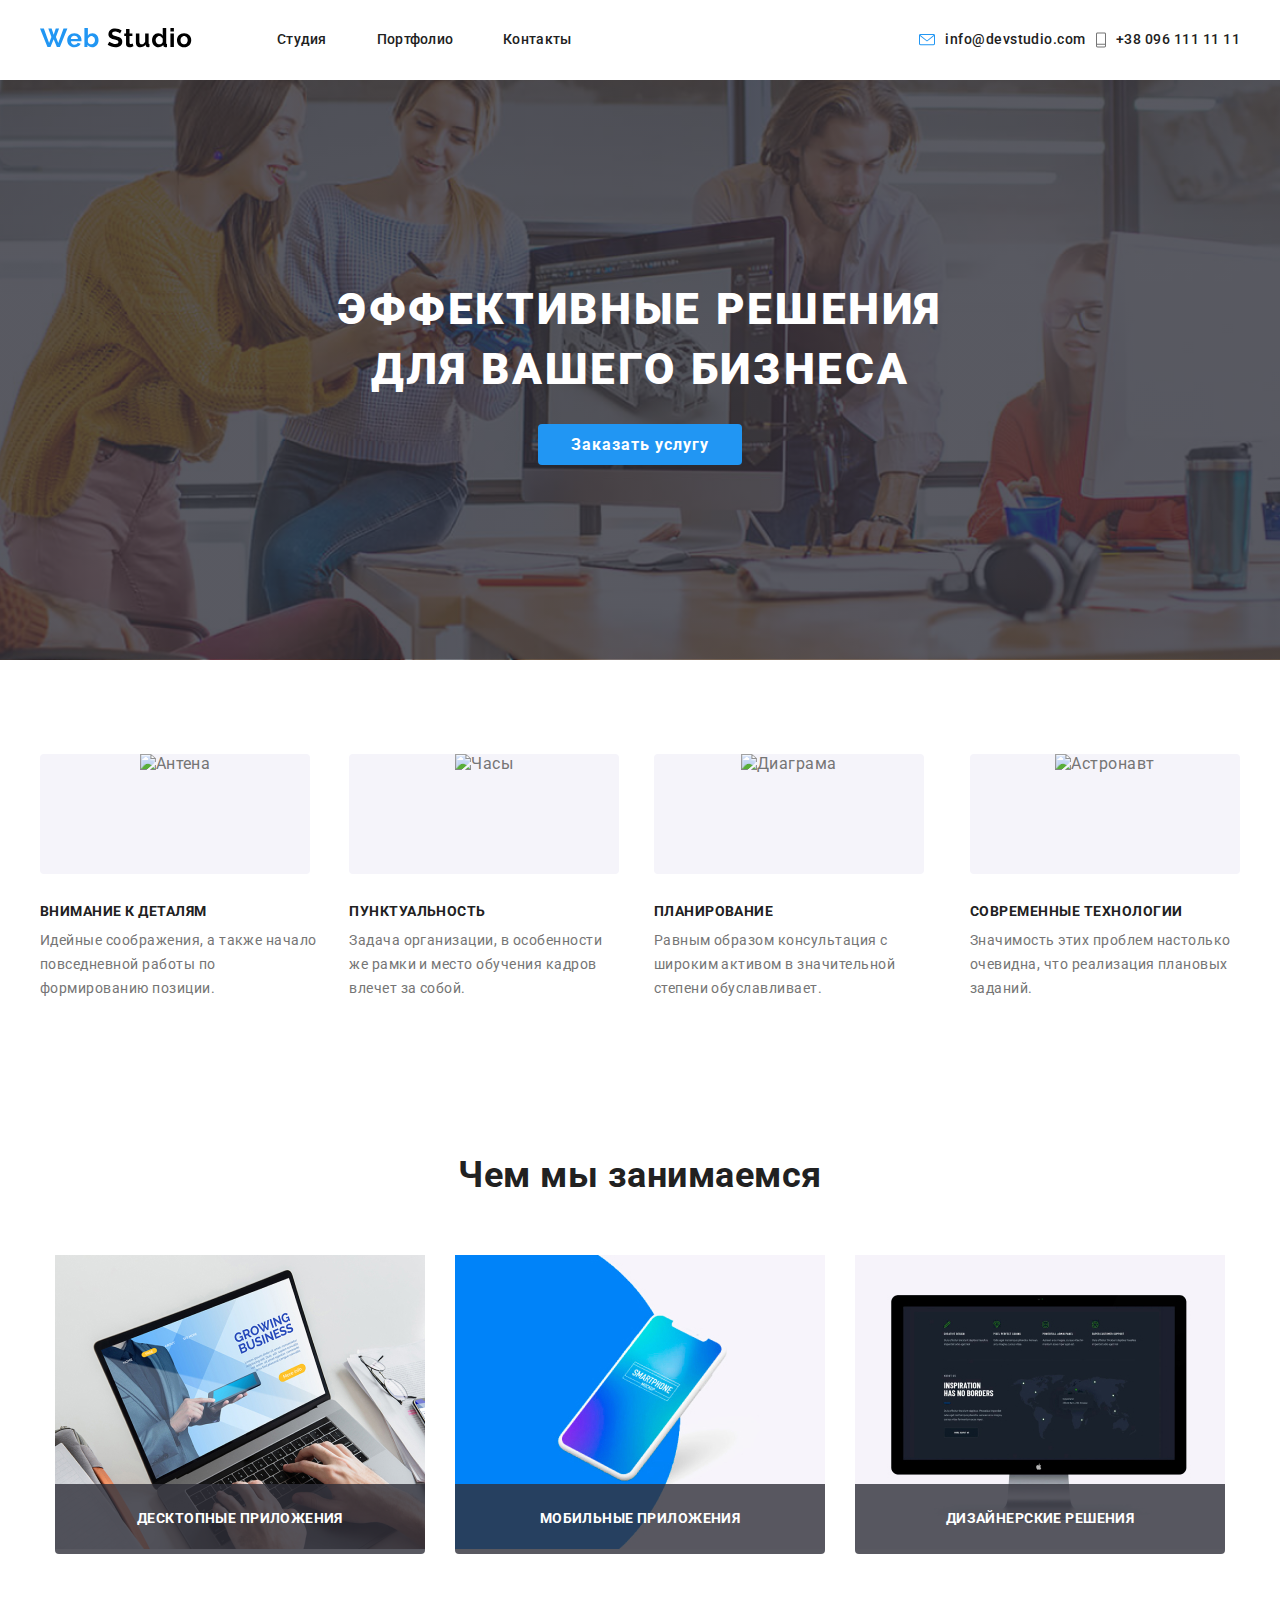
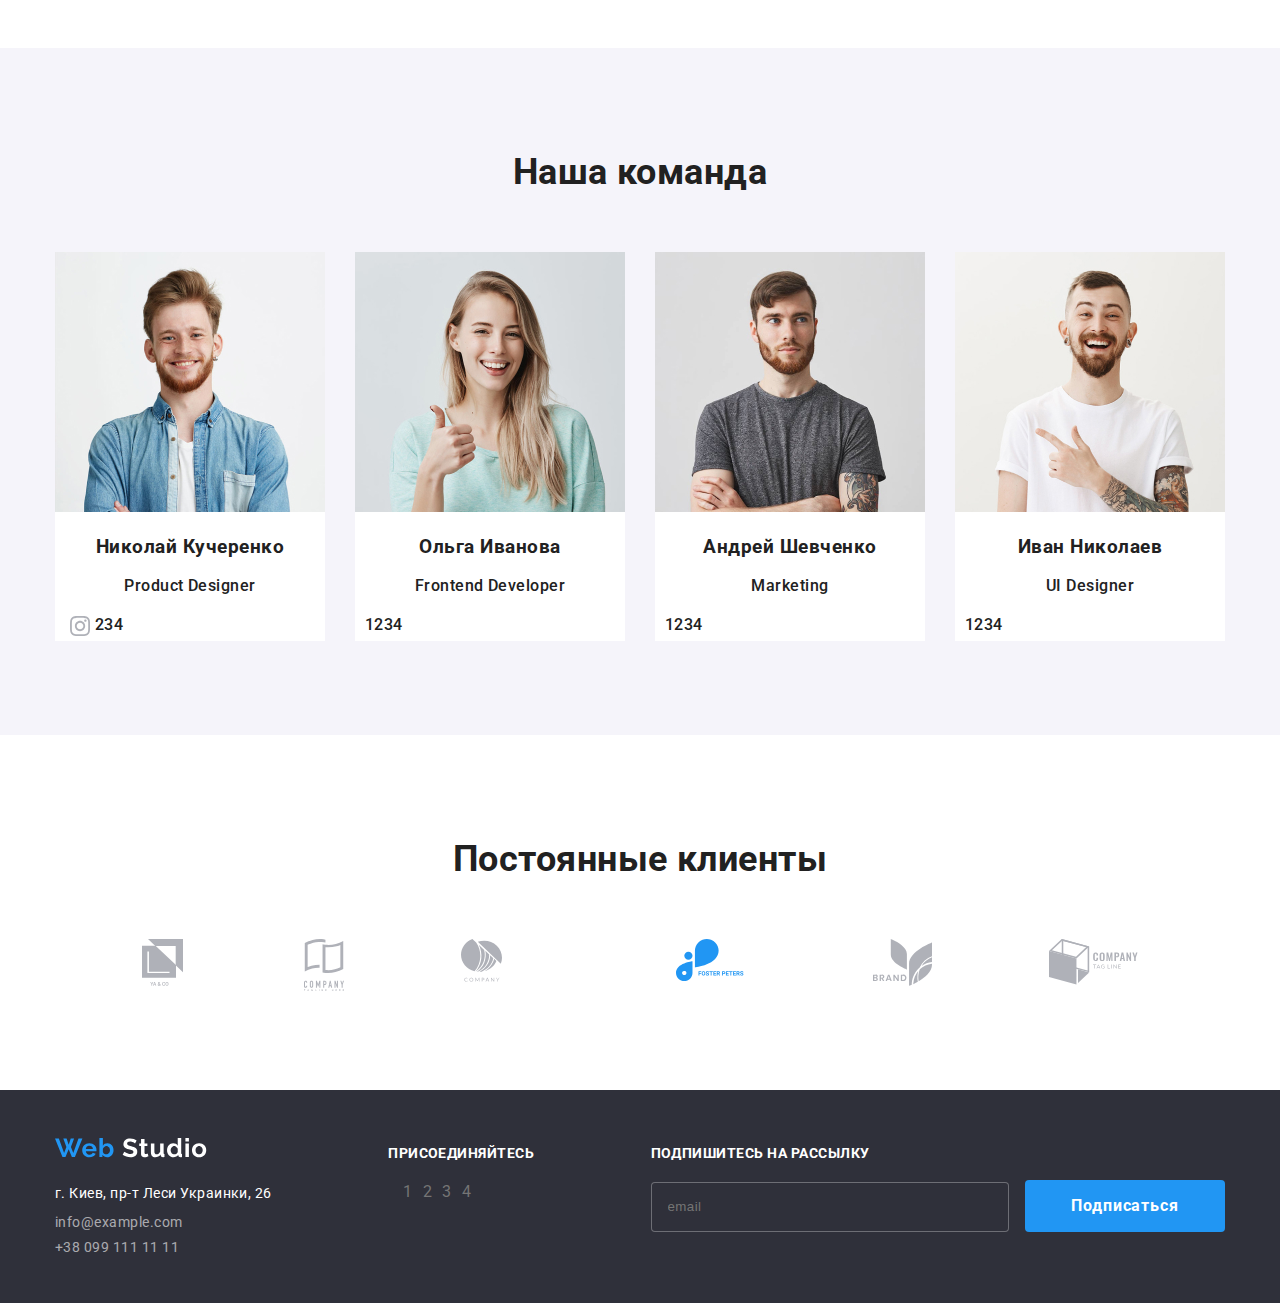
==== index.html @ 3308c46c "выравнивает блоки" ====
<!DOCTYPE html>
<html lang="ru">

<head>
  <meta charset="UTF-8" />
  <meta name="format-detection" content="telephone=no" />
  <meta name="viewport" content="width=device-width, initial-scale=1.0" />
  <!-- <meta name="viewport" content="width=device-width, initial-scale=1.0, maximum-scale=1.0, user-scalable=no, shrink-to-fit=no"> -->
  <meta http-equiv="X-UA-Compatible" content="ie=edge" />
  <link href="https://fonts.googleapis.com/css2?family=Raleway:wght@700&family=Roboto:wght@400;500;700&display=swap"
    rel="stylesheet" />
  <!-- <link rel="stylesheet"
        href="https://cdnjs.cloudflare.com/ajax/libs/modern-normalize/0.6.0/modern-normalize.min.css" /> -->
  <link rel="stylesheet" href="./css/styles.css" />
  <title>Home</title>
</head>

<body>
  <!-- Шапка -->
  <header class="header">
    <div class="container">
      <nav class="navigation">
        <div class="navigation__logo">
          <img src="./img/web-studio.svg" alt="Web Studio" />
        </div>
        <ul class="navigation__list">
          <li class="navigation__item">
            <a href="./index.html" class="navigation__link current">
              Студия
            </a>
          </li>
          <li class="navigation__item">
            <a href="./portfolio.html" class="navigation__link">
              Портфолио
            </a>
          </li>
          <li class="navigation__item">
            <a href="" class="navigation__link">
              Контакты
            </a>
          </li>
        </ul>
        <ul class="contacts-nav">
          <li class="contacts-nav__item">
            <a href="mailto:info@devstudio.com" class="contacts-nav__link">
              <img src="./img/envelope.svg" alt="" class="contacts-nav__image" />
              <span>info@devstudio.com</span>
            </a>
          </li>
          <li class="contacts-nav__item">
            <a href="tel:380961111111" class="contacts-nav__link">
              <img src="./img/phone.svg" alt="" class="contacts-nav__image" />
              <span>+38 096 111 11 11</span>
            </a>
          </li>
        </ul>
      </nav>
    </div>
  </header>
  <main class="layout">
    <section class="layout-section">
      <div class="layout block">
        <h1 class="layout-section__tittle">
          Эффективные решения для вашего бизнеса
        </h1>
        <a href="" class="button primary">Заказать услугу</a>
      </div>

    </section>
    <!-- Особенности -->
    <section class="section">
      <div class="container">
        <!-- <h2 class="section-tittle invisible">Особенности</h2> -->
        <ul class="container-list">
          <li class="container-list__item">
            <div class="container-list__image">
              <img src="./img/features/antenna.svg" alt="Антена" />
            </div>
            <p class="container-list__tittle">Внимание к деталям</p>
            <p class="container-list__text">
              Идейные соображения, а также начало повседневной работы по
              формированию позиции.
            </p>
          </li>
          <li class="container-list__item">
            <div class="container-list__image">
              <img src="./img/features/clock.svg" alt="Часы" />
            </div>
            <p class="container-list__tittle">Пунктуальность</p>
            <p class="container-list__text">
              Задача организации, в особенности же рамки и место обучения
              кадров влечет за собой.
            </p>
          </li>
          <li class="container-list__item">
            <div class="container-list__image">
              <img src="./img/features/diagram.svg" alt="Диаграма" />
            </div>
            <p class="container-list__tittle">Планирование</p>
            <p class="container-list__text">
              Равным образом консультация с широким активом в значительной
              степени обуславливает.
            </p>
          </li>
          <li class="container-list__item">
            <div class="container-list__image">
              <img src="./img/features/astronaut.svg" alt="Астронавт" />
            </div>
            <p class="container-list__tittle">Современные технологии</p>
            <p class="container-list__text">
              Значимость этих проблем настолько очевидна, что реализация
              плановых заданий.
            </p>
          </li>
        </ul>
      </div>
    </section>

    <!--Чем мы занимаемся-->
    <section class="section">
      <div class="container-block">
        <h2 class="container-block__tittle">Чем мы занимаемся</h2>
        <ul class="container-block__list">
          <li class="container-block__item">
            <img src="./img/duties/desktop.jpg" alt="Десктопные приложения" width="370" />
            <h3 class="container-block__item-tittle">
              Десктопные приложения
            </h3>
          </li>
          <li class="container-block__item">
            <img src="./img/duties/mobile-phone.jpg" alt="Мобильный" width="370" />
            <h3 class="container-block__item-tittle">
              Мобильные приложения
            </h3>
          </li>
          <li class="container-block__item">
            <img src="./img/duties/design.jpg" alt="Дизайн" width="370" />
            <h3 class="container-block__item-tittle">
              Дизайнерские решения
            </h3>
          </li>
        </ul>
      </div>
    </section>

    <!--Наша команда-->
    <section class="section__part">
      <div class="container-block">
        <h2 class="container-block__tittle">Наша команда</h2>
        <ul class="container-block__list">
          <li class="container-block__item-card">
            <div>
              <img src="./img/team/kucherenko.jpg" alt="Кучеренко" />
            </div>
            <div>
              <h3 class="container-block__list-tittle">Николай Кучеренко</h3>
              <p class="container-block__list-desc">Product Designer</p>
              <ul class="socials">
                <li class="socials__item">
                  <a href aria-label="Instagram" class="socials__link"></a>
                  <svg class="socials__icon" width="20" height="20">
                    <use xlink:href="./img/social/sprite.svg#icon-instagram"></use>
                  </svg>
                  <!-- <a href="" class="team-social">Instagram</a> -->
                </li>
                <li>
                  2
                  <!-- <a href="" class="team-social">Twitter</a> -->
                </li>
                <li>
                  3
                  <!-- <a href="" class="team-social">Facebook</a> -->
                </li>
                <li>
                  4
                  <!-- <a href="" class="team-social">Linkedin</a> -->
                </li>
              </ul>
            </div>

          </li>
          <li class="container-block__item-card">
            <div>
              <img src="./img/team/ivanova.jpg" alt="Иванова" />
            </div>
            <h3 class="container-block__list-tittle">Ольга Иванова</h3>
            <p class="container-block__list-desc">Frontend Developer</p>
            <ul class="socials">
              <li>
                1
                <!-- <a href="" class="team-social">Instagram</a> -->
              </li>
              <li>
                2
                <!-- <a href="" class="team-social">Twitter</a> -->
              </li>
              <li>
                3
                <!-- <a href="" class="team-social">Facebook</a> -->
              </li>
              <li>
                4
                <!-- <a href="" class="team-social">Linkedin</a> -->
              </li>
            </ul>
          </li>
          <li class="container-block__item-card">
            <div>
              <img src="./img/team/shevchenko.jpg" alt="Шевченко" width="270" height="260" />
            </div>
            <h3 class="container-block__list-tittle">Андрей Шевченко</h3>
            <p class="container-block__list-desc">Marketing</p>
            <ul class="socials">
              <li>
                1
                <!-- <a href="" class="team-social">Instagram</a> -->
              </li>
              <li>
                2
                <!-- <a href="" class="team-social">Twitter</a> -->
              </li>
              <li>
                3
                <!-- <a href="" class="team-social">Facebook</a> -->
              </li>
              <li>
                4
                <!-- <a href="" class="team-social">Linkedin</a> -->
              </li>
            </ul>
          </li>
          <li class="container-block__item-card">
            <div>
              <img src="./img/team/nikolaev.jpg" alt="Николаев" width="270" height="260" />
            </div>
            <h3 class="container-block__list-tittle">Иван Николаев</h3>
            <p class="container-block__list-desc">UI Designer</p>
            <ul class="socials">
              <li>
                1
              </li>
              <li>
                2
                <!-- <a href="" class="team-social">Twitter</a> -->
              </li>
              <li>
                3
                <!-- <a href="" class="team-social">Facebook</a> -->
              </li>
              <li>
                4
                <!-- <a href="" class="team-social">Linkedin</a> -->
              </li>
            </ul>
          </li>
        </ul>
      </div>
    </section>
    <!--Постоянные клиенты-->
    <section class="section">
      <div class="container-block">
        <h2 class="container-block__tittle">Постоянные клиенты</h2>
        <ul class="container-block__list">
          <li class="container-block__item">
            <a href="">
              <img src="./img/logo/logo-1.svg" alt="Лого 1" />
            </a>
          </li>
          <li class="container-block__item">
            <a href="">
              <img src="./img/logo/logo-2.svg" alt="Лого 2" />
            </a>
          </li>
          <li class="container-block__item">
            <a href="">
              <img src="./img/logo/logo-3.svg" alt="Лого 3" />
            </a>
          </li>
          <li class="container-block__item">
            <a href="">
              <img src="./img/logo/logo-4.svg" alt="Лого 4" />
            </a>
          </li>
          <li class="container-block__item">
            <a href="">
              <img src="./img/logo/logo-5.svg" alt="Лого 5" />
            </a>
          </li>
          <li class="container-block__item">
            <a href="">
              <img src="./img/logo/logo-6.svg" alt="Лого 6" />
            </a>
          </li>
        </ul>
      </div>
    </section>
  </main>
  <!--Футер-->
  <footer class="footer">
    <div class="container-footer">
      <ul class="footer-list">
        <li class="footer-list__item">
          <div class="footer__logo">
            <img src="./img/web-studio-white.svg" alt="Web Studio" />
          </div>
          <address class="footer-list__text">
            г. Киев, пр-т Леси Украинки, 26
          </address>
          <a href="info@example.com" class="container-block__list-link">
            <span>info@example.com</span>
          </a>
          <a href="tel:380961111111" class="container-block__list-link">
            <span>+38 099 111 11 11</span>
          </a>
        </li>
      </ul>
      <div class="footer-form">
        <b class="footer-form__text">Присоединяйтесь</b>
        <ul class="socials">
          <li class="socials__item">
            1
            <!-- <a href="" class="link">Instagram</a> -->
          </li>
          <li class="socials__item">
            2
            <!-- <a href="" class="link">Twitter</a> -->
          </li>
          <li class="socials__item">
            3
            <!-- <a href="" class="link">Facebook</a> -->
          </li>
          <li class="socials__item">
            4
            <!-- <a href="" class="link">Linkedin</a> -->
          </li>
        </ul>
      </div>

      <div class="mail-send">
        <b class="mail-send__text-bold">Подпишитесь на рассылку</b>
        <form action="/" class="mail-send__form"></form>
        <div class="mail-send__item">
          <input type="email" name="subscribe-email-footer" class="mail-send__input" placeholder="email" />
          <button class="button primary">Подписаться</button>
        </div>
      </div>
    </div>
  </footer>
</body>

</html>
---- css/styles.css ----
html {
  box-sizing: border-box;
}

*,
*::before,
*::after {
  box-sizing: inherit;
}

:root {
  --primary-text-color: #757575;
  --tittle-text-color: #212121;
  --accent-color: #2196f3;
}

.header {
  background-color: #ffffff;
  margin-left: auto;
  margin-right: auto;
  padding-left: 15px;
  padding-right: 15px;
  width: 1200px;
  box-sizing: content-box;
}

.container {
  margin-left: auto;
  margin-right: auto;
  padding-left: 15px;
  padding-right: 15px;

  padding-top: 94px;
  width: 1200px;

  /* outline: 2px solid turquoise; */
}

img {
  max-width: 100%;
  height: auto;
}

body {
  font-family: Roboto, sans-serif;
  letter-spacing: 0.03em;
  background: #ffffff;
  color: var(--primary-text-color);
  margin: 0;
}

ul {
  margin: 0;
  padding: 0;
  list-style: none;
}

p {
  margin-top: 0;
}

/* Layout */

.layout-section {
  text-align: center;
  padding-bottom: 95px;
  max-width: 1920px;
  padding-top: 200px;
  padding-bottom: 200px;
  background-image: linear-gradient(
      rgba(47, 48, 58, 0.8),
      rgba(47, 48, 58, 0.8)
    ),
    url(../img/header-img.jpg);
  background-size: cover;
  background-position: center;
  background-repeat: no-repeat;
  margin-left: auto;
  margin-right: auto;
}
.layout.block {
  text-align: center;
  width: 700px;
  margin-left: auto;
  margin-right: auto;
}
.layout-section__tittle {
  /* background-color: teal; */
  color: #ffffff;
  width: 700px;
  text-align: center;
  margin-top: 0;
  margin-bottom: 30px;
  font-weight: 900;
  font-size: 44px;
  line-height: 1.36;
  letter-spacing: 0.06em;
  text-transform: uppercase;
}

.button {
  border: 1px solid transparent;
  border-radius: 4px;
  padding: 10px 32px;
  min-width: 200px;
  text-decoration: none;
  text-align: center;
}

.button.primary {
  background-color: var(--accent-color);
  color: #ffffff;
  font-weight: 700;
  font-size: 16px;
  line-height: 1.87;
  letter-spacing: 0.06em;
}

.navigation__logo:hover,
.navigation__logo:focus {
  color: var(--accent-color);
}

.navigation__link .current {
  color: var(--accent-color);
}

.navigation {
  display: flex;

  align-items: center;
}

.navigation__logo {
  padding: 0;
  align-items: center;
  margin-right: 85px;
}

.contacts-nav__image {
  display: inline-block;
  margin-left: 10px;
  margin-right: 10px;
}

.navigation__list {
  display: flex;

  font-weight: 500;
  font-size: 14px;
  line-height: 1.14;
  letter-spacing: 0.02em;
  color: var(--tittle-text-color);
}

.navigation__item + .navigation__item {
  margin-left: 50px;
}

.navigation__link {
  display: block;
  padding-top: 32px;
  padding-bottom: 32px;

  color: var(--tittle-text-color);
  text-decoration: none;
}

.navigation__link:hover,
.navigation__link:focus {
  color: var(--accent-color);
}

.contacts-nav {
  display: flex;
  flex-wrap: wrap;
  margin-left: auto;
}

.contacts-nav__link {
  display: flex;
  font-weight: 500;
  font-size: 14px;
  line-height: 1.14;
  color: var(--tittle-text-color);
  text-decoration: none;
}

.contacts-nav__link:hover,
.contacts-nav__link:focus {
  color: var(--accent-color);
}

.container-list {
  display: flex;
  align-items: center;
  padding-top: 94px;
}

.container-list__tittle {
  margin-top: 30px;
  margin-bottom: 10px;
  font-weight: 700;
  color: var(--tittle-text-color);
  font-size: 14px;
  line-height: 1.14;
  text-transform: uppercase;
}

.container-list__text {
  margin: 0;
  font-size: 14px;
  line-height: 1.71;
}

.container-list__item {
  margin-left: auto;
  margin-right: auto;
}

.container-list__item {
  width: calc((100% -30px * 3) / 4);
}

.container-list__item:not(:nth-child(4n)) {
  margin-right: 30px;
}

.container-list__image {
  width: 270px;
  height: 120px;
  background-color: #f5f4fa;
  justify-content: center;
  margin: 0;
  border-radius: 4px;
  display: flex;
  /* align-items: center;
    justify-content: center */
}

.specification:hover,
.specification:focus {
  color: var(--accent-color);
}

/* Duties */
.container-block {
  margin-left: auto;
  margin-right: auto;
  padding-left: 15px;
  padding-right: 15px;
  padding-top: 94px;

  width: 1200px;
}

.container-block__tittle {
  text-align: center;
  margin-top: 0;
  margin-bottom: 50px;
  color: var(--tittle-text-color);
  font-weight: 700;
  font-size: 36px;
  line-height: 1.67;
  text-align: center;
}

.container-block__list {
  display: flex;
  margin-right: 0px;
  padding-bottom: 94px;
}

.container-block__item-card {
  width: calc((100% -30px * 3) / 4);
}

.container-block__item-card:not(:nth-child(4n)) {
  margin-right: 30px;
}


.container-block__item {
  margin-left: auto;
  margin-right: auto;
  position: relative;
}

.container-block__item-tittle {
  color: #ffffff;
  text-align: center;
  text-transform: uppercase;
  font-weight: 700;
  font-size: 14px;
  line-height: 1.14;
  letter-spacing: 0.03em;

  background: rgba(47, 48, 58, 0.8);
  border-radius: 0px 0px 4px 4px;
  margin: 0px;
  padding-top: 27px;
  padding-bottom: 27px;
  position: absolute;
  width: 100%;
  bottom: 0;
  left: 0;
}

.container-block__item:not(:nth-child(3n)) {
  margin-right: 30px;
}

.container-block__item-card {
  width: 270px;
  background-color: #ffffff;
}

.container-block__list-link {
  text-decoration: none;
  display: flex;
  padding-top: 9px;
  font-weight: 400;
  font-size: 14px;
  color: rgba(255, 255, 255, 0.6);
}

/* Team  */

.section__part {
  background: #f5f4fa;
}

.container-block__list {
  color: var(--tittle-text-color);
  font-weight: 500;
  font-size: 16px;
  line-height: 1.18;
}

.container-block__list-tittle {
  text-align: center;
}

.container-block__list-desc {
  text-align: center;
}


.socials {
  text-decoration: none;
  display: flex;
  padding-left: 10px;
  margin-top: 20px;
}

.socials:hover,
.socials:focus {
  color: var(--accent-color);
}

.socials__item{
  padding: 0 5px;
}
.socilas__icon{
  
}
.footer {
  padding-right: 15px;
  padding-left: 15px;
  background: #2f303a;
}

.container-footer {
  width: 1200px;
  margin-left: auto;
  margin-right: auto;
  display: flex;
  padding-left: 15px;
  padding-right: 15px;

  align-items: baseline;
  justify-content: space-between;
  padding-top: 48px;
  padding-bottom: 48px;
}

.container-block__list-item .link:hover,
.container-block__list-item .link:focus {
  color: var(--accent-color);
}

.footer__logo:hover,
.footer__logo:focus {
  color: var(--accent-color);
}

.footer__logo {
  padding-bottom: 20px;
}

.mail-send__form {
  /* color: #FFFFFF; */
}

.mail-send__input {
  width: 358px;
  height: 50px;
  padding-left: 16px;
  margin-top: 20px;
  margin-right: 12px;
  line-height: 1.25;
  letter-spacing: 0.03em;

  border: 1px solid rgba(255, 255, 255, 0.3);
  border-radius: 4px;
  background: #2f303a;
  caret-color: white;
  color: rgba(255, 255, 255, 0.6);
}

.mail-send__item {
  /* color: #FFFFFF; */
}

.container {
  padding: 0;
}

.footer-list__text {
  font-style: normal;
  color: #ffffff;
  font-size: 14px;
  line-height: 1.71;
  text-decoration: none;
}

.footer-form__text {
  font-weight: bold;
  font-size: 14px;
  line-height: 1.14;
  margin-bottom: 20px;
  text-transform: uppercase;
  color: #ffffff;
}

.mail-send__text {
  color: #ffffff;
}

.mail-send__text-bold {
  font-weight: bold;
  font-size: 14px;
  line-height: 1.14;
  text-transform: uppercase;
  color: #ffffff;
}

.subscribe {
  width: 200px;
  height: 50px;
  background: #2196f3;
  box-shadow: 0px 4px 4px rgba(0, 0, 0, 0.15);
  border-radius: 4px;
}

.subscribe__text {
  color: #ffffff;
  text-align: center;
}

/* Портфолио */

.section-part {
  padding-bottom: 94px;
}

.gallery-list .link {
  text-decoration: none;
  color: var(--primary-text-color);
}

.gallery-list .link:hover,
.gallery-list .link:focus {
  color: var(--accent-color);
}

button {
  font-family: inherit;
}

button:hover,
button:focus {
  color: var(--accent-color);
}

.button-items {
  margin-right: 8px;
}

.button-item {
  padding: 6px 22px;
  font-weight: 500;
  font-size: 16px;
  line-height: 1.6;
  color: var(--primary-text-color);
  background: #f5f4fa;
  border-radius: 4px;
  border-color: transparent;
  letter-spacing: 0.03em;
  transition: 500ms cubic-bezier(0.4, 0, 0.2, 1);
  background: #f5f4fa;
  border-radius: 4px;
  cursor: pointer;
}

.button-item__text {
  font-weight: 500;
  font-size: 16px;
  line-height: 1.62;
  text-align: center;
  letter-spacing: 0.03em;
  color: #212121;
}

.portfolio-tittles {
  color: var(--tittle-text-color);
}

.container-list {
  display: flex;
  justify-content: center;
  margin-bottom: 50px;
}

/* .container-list.button {
    margin-left: 8px;
} */

.gallery-list {
  display: flex;
  flex-wrap: wrap;
}

.gallery-list .element {
  width: 370px;
  margin-right: 30px;
  padding-bottom: 30px;
}

.element .link img {
  align-items: center;
}

.gallery-list .element:nth-child(3n) {
  margin-right: 0;
}

.gallery-tittle {
  font-weight: 700;
  font-size: 18px;
  line-height: 2;
  color: var(--tittle-text-color);
}

.gallery-tittle:hover,
.gallery-tittle:focus {
  color: var(--accent-color);
}

.gallery-desc {
  font-size: 16px;
  line-height: 1.87;
}
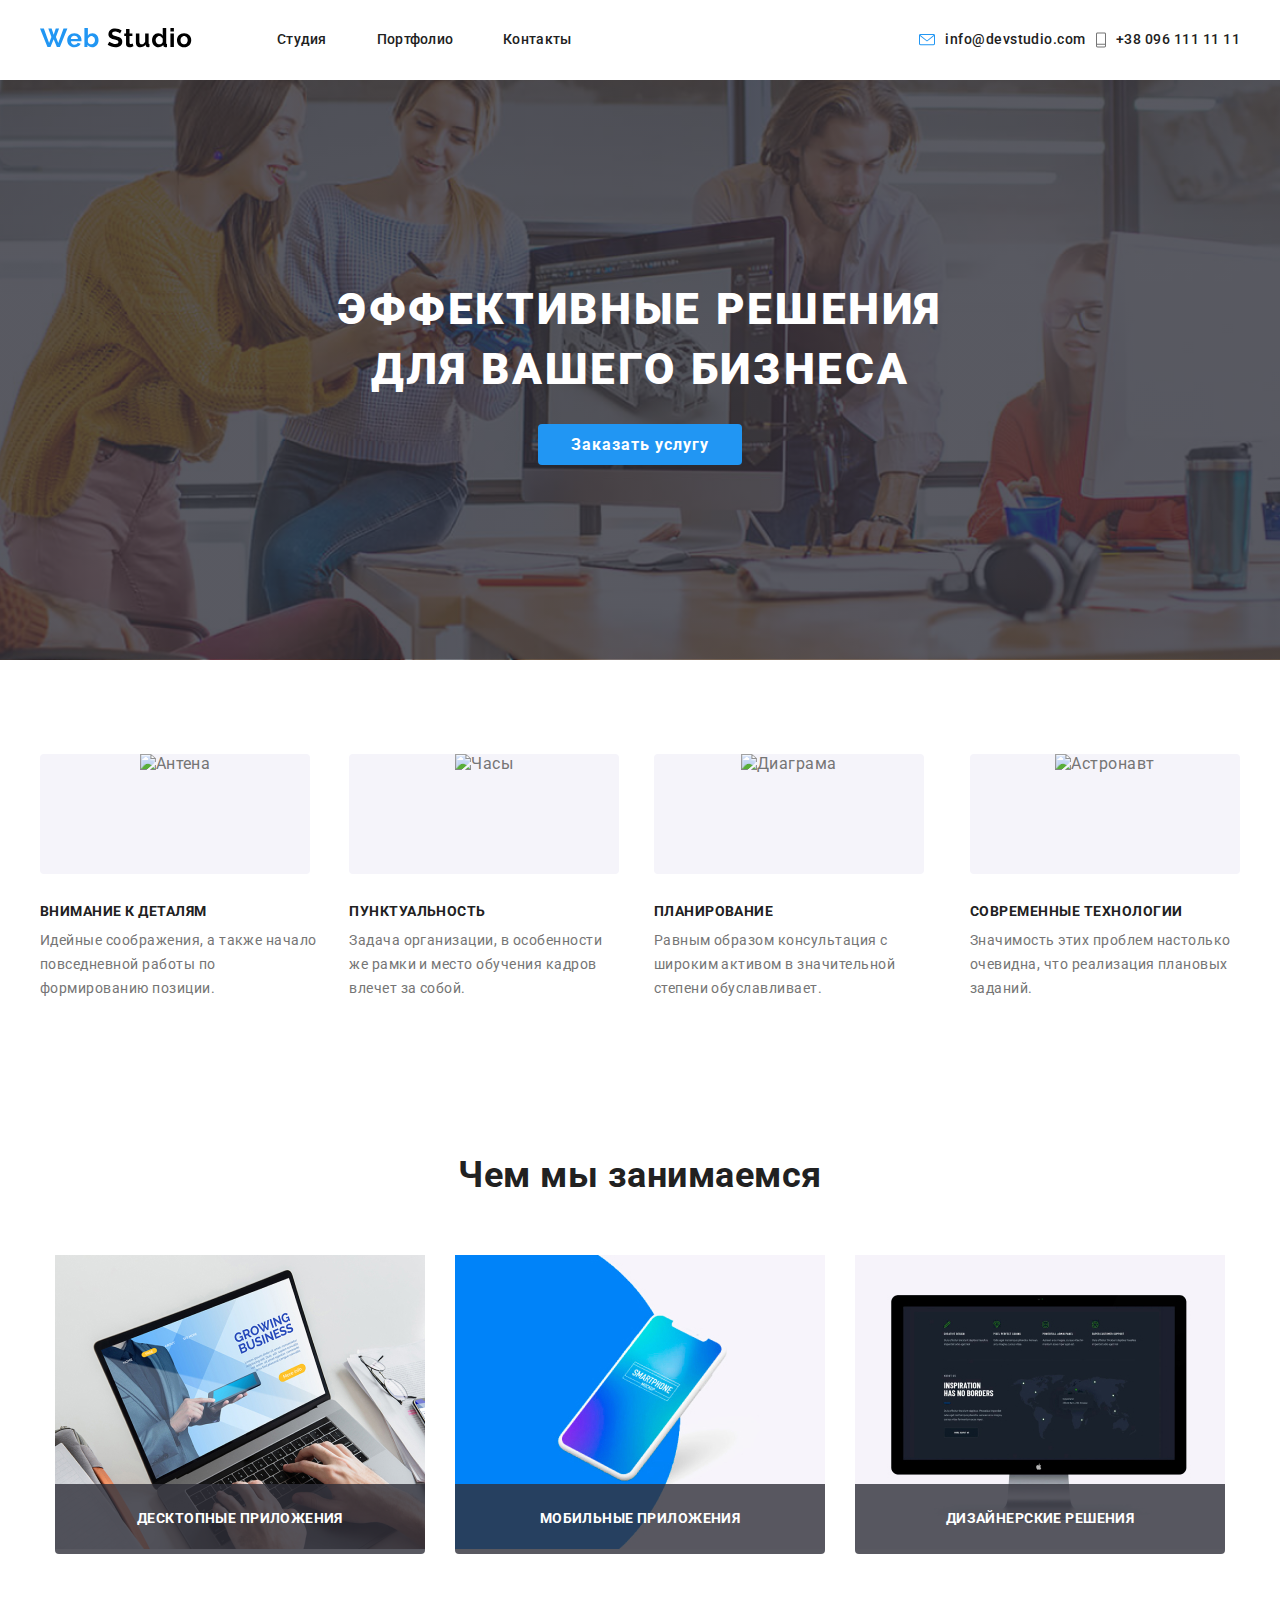
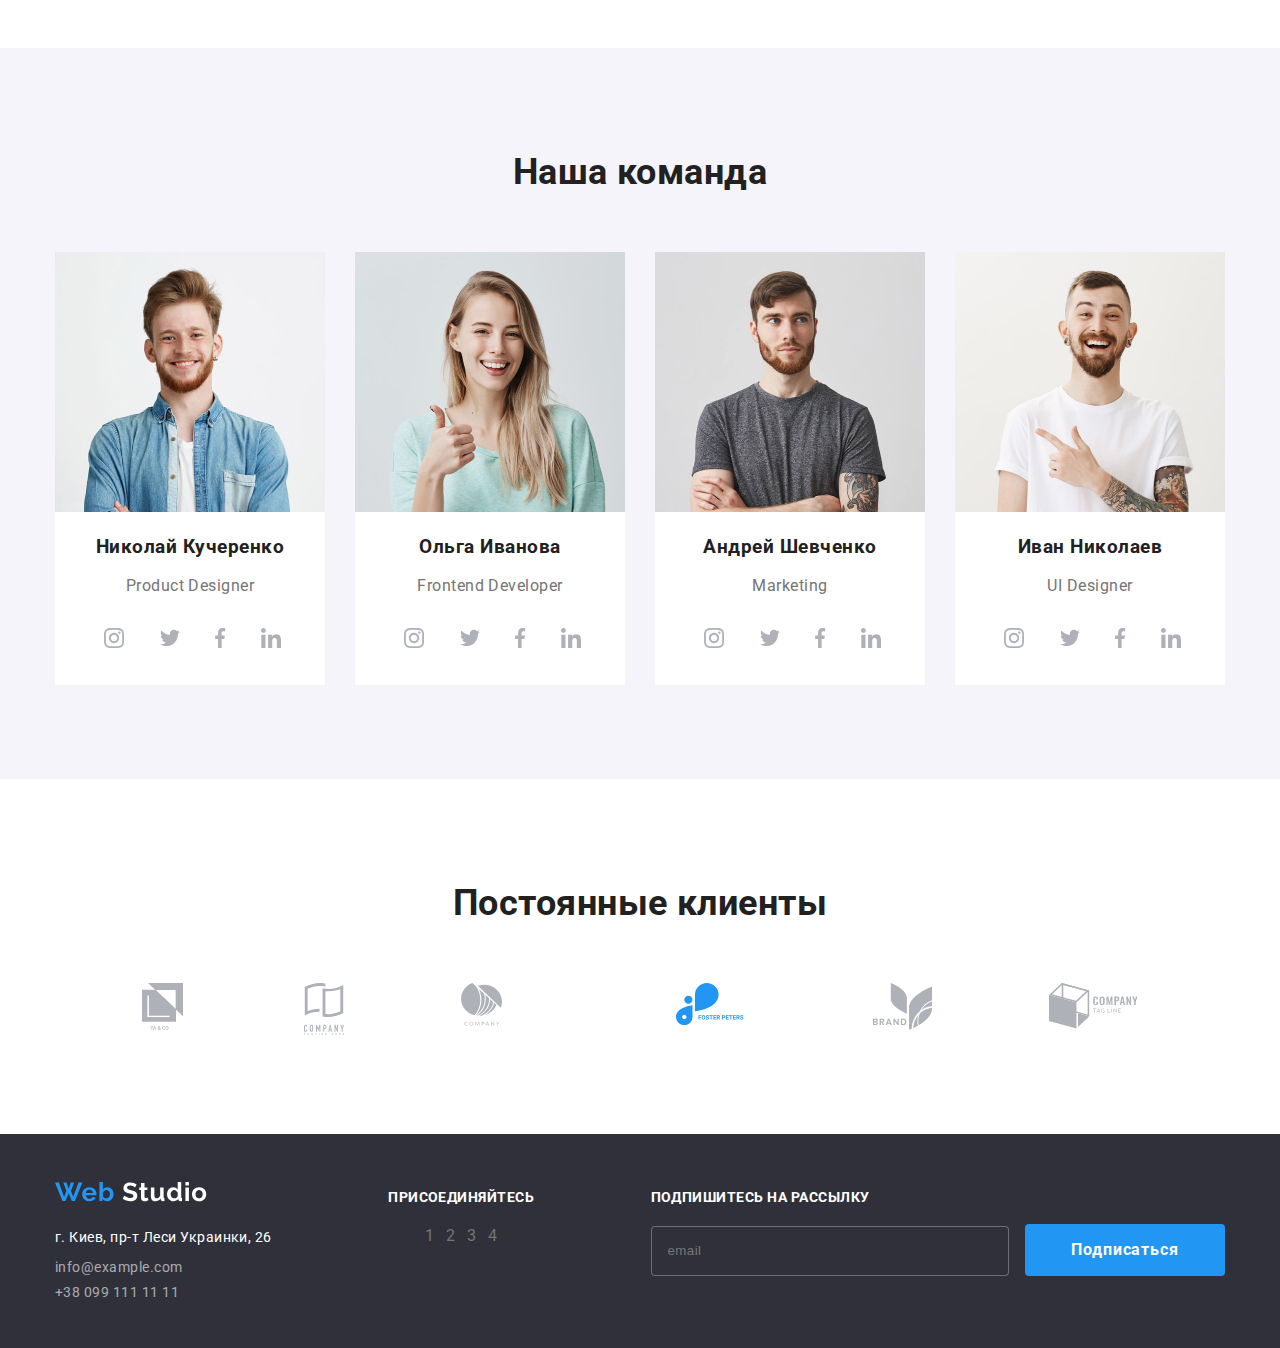
==== commit e459da47: "добавляет иконки на соц сети" ====
--- a/index.html
+++ b/index.html
@@ -157,27 +157,35 @@
               <p class="container-block__list-desc">Product Designer</p>
               <ul class="socials">
                 <li class="socials__item">
-                  <a href aria-label="Instagram" class="socials__link"></a>
-                  <svg class="socials__icon" width="20" height="20">
-                    <use xlink:href="./img/social/sprite.svg#icon-instagram"></use>
-                  </svg>
-                  <!-- <a href="" class="team-social">Instagram</a> -->
+                  <a href aria-label="Instagram" class="socials__link">
+                    <svg class="socials__icon" width="20" height="20">
+                      <use xlink:href="./img/social/sprite.svg#icon-instagram"></use>
+                    </svg>
+                  </a>
                 </li>
                 <li>
-                  2
-                  <!-- <a href="" class="team-social">Twitter</a> -->
+                  <a href aria-label="Instagram" class="socials__link">
+                    <svg class="socials__icon" width="20" height="20">
+                      <use xlink:href="./img/social/sprite.svg#icon-twitter"></use>
+                    </svg>
+                  </a>
                 </li>
                 <li>
-                  3
-                  <!-- <a href="" class="team-social">Facebook</a> -->
+                  <a href aria-label="Instagram" class="socials__link">
+                    <svg class="socials__icon" width="20" height="20">
+                      <use xlink:href="./img/social/sprite.svg#icon-facebook"></use>
+                    </svg>
+                  </a>
                 </li>
                 <li>
-                  4
-                  <!-- <a href="" class="team-social">Linkedin</a> -->
+                  <a href aria-label="Instagram" class="socials__link">
+                    <svg class="socials__icon" width="20" height="20">
+                      <use xlink:href="./img/social/sprite.svg#icon-linkedin"></use>
+                    </svg>
+                  </a>
                 </li>
               </ul>
             </div>
-
           </li>
           <li class="container-block__item-card">
             <div>
@@ -186,21 +194,33 @@
             <h3 class="container-block__list-tittle">Ольга Иванова</h3>
             <p class="container-block__list-desc">Frontend Developer</p>
             <ul class="socials">
-              <li>
-                1
-                <!-- <a href="" class="team-social">Instagram</a> -->
-              </li>
-              <li>
-                2
-                <!-- <a href="" class="team-social">Twitter</a> -->
-              </li>
-              <li>
-                3
-                <!-- <a href="" class="team-social">Facebook</a> -->
-              </li>
-              <li>
-                4
-                <!-- <a href="" class="team-social">Linkedin</a> -->
+              <li class="socials__item">
+                <a href aria-label="Instagram" class="socials__link">
+                  <svg class="socials__icon" width="20" height="20">
+                    <use xlink:href="./img/social/sprite.svg#icon-instagram"></use>
+                  </svg>
+                </a>
+              </li>
+              <li>
+                <a href aria-label="Instagram" class="socials__link">
+                  <svg class="socials__icon" width="20" height="20">
+                    <use xlink:href="./img/social/sprite.svg#icon-twitter"></use>
+                  </svg>
+                </a>
+              </li>
+              <li>
+                <a href aria-label="Instagram" class="socials__link">
+                  <svg class="socials__icon" width="20" height="20">
+                    <use xlink:href="./img/social/sprite.svg#icon-facebook"></use>
+                  </svg>
+                </a>
+              </li>
+              <li>
+                <a href aria-label="Instagram" class="socials__link">
+                  <svg class="socials__icon" width="20" height="20">
+                    <use xlink:href="./img/social/sprite.svg#icon-linkedin"></use>
+                  </svg>
+                </a>
               </li>
             </ul>
           </li>
@@ -211,21 +231,33 @@
             <h3 class="container-block__list-tittle">Андрей Шевченко</h3>
             <p class="container-block__list-desc">Marketing</p>
             <ul class="socials">
-              <li>
-                1
-                <!-- <a href="" class="team-social">Instagram</a> -->
-              </li>
-              <li>
-                2
-                <!-- <a href="" class="team-social">Twitter</a> -->
-              </li>
-              <li>
-                3
-                <!-- <a href="" class="team-social">Facebook</a> -->
-              </li>
-              <li>
-                4
-                <!-- <a href="" class="team-social">Linkedin</a> -->
+              <li class="socials__item">
+                <a href aria-label="Instagram" class="socials__link">
+                  <svg class="socials__icon" width="20" height="20">
+                    <use xlink:href="./img/social/sprite.svg#icon-instagram"></use>
+                  </svg>
+                </a>
+              </li>
+              <li>
+                <a href aria-label="Instagram" class="socials__link">
+                  <svg class="socials__icon" width="20" height="20">
+                    <use xlink:href="./img/social/sprite.svg#icon-twitter"></use>
+                  </svg>
+                </a>
+              </li>
+              <li>
+                <a href aria-label="Instagram" class="socials__link">
+                  <svg class="socials__icon" width="20" height="20">
+                    <use xlink:href="./img/social/sprite.svg#icon-facebook"></use>
+                  </svg>
+                </a>
+              </li>
+              <li>
+                <a href aria-label="Instagram" class="socials__link">
+                  <svg class="socials__icon" width="20" height="20">
+                    <use xlink:href="./img/social/sprite.svg#icon-linkedin"></use>
+                  </svg>
+                </a>
               </li>
             </ul>
           </li>
@@ -236,20 +268,33 @@
             <h3 class="container-block__list-tittle">Иван Николаев</h3>
             <p class="container-block__list-desc">UI Designer</p>
             <ul class="socials">
-              <li>
-                1
-              </li>
-              <li>
-                2
-                <!-- <a href="" class="team-social">Twitter</a> -->
-              </li>
-              <li>
-                3
-                <!-- <a href="" class="team-social">Facebook</a> -->
-              </li>
-              <li>
-                4
-                <!-- <a href="" class="team-social">Linkedin</a> -->
+              <li class="socials__item">
+                <a href aria-label="Instagram" class="socials__link">
+                  <svg class="socials__icon" width="20" height="20">
+                    <use xlink:href="./img/social/sprite.svg#icon-instagram"></use>
+                  </svg>
+                </a>
+              </li>
+              <li>
+                <a href aria-label="Instagram" class="socials__link">
+                  <svg class="socials__icon" width="20" height="20">
+                    <use xlink:href="./img/social/sprite.svg#icon-twitter"></use>
+                  </svg>
+                </a>
+              </li>
+              <li>
+                <a href aria-label="Instagram" class="socials__link">
+                  <svg class="socials__icon" width="20" height="20">
+                    <use xlink:href="./img/social/sprite.svg#icon-facebook"></use>
+                  </svg>
+                </a>
+              </li>
+              <li>
+                <a href aria-label="Instagram" class="socials__link">
+                  <svg class="socials__icon" width="20" height="20">
+                    <use xlink:href="./img/social/sprite.svg#icon-linkedin"></use>
+                  </svg>
+                </a>
               </li>
             </ul>
           </li>
--- a/css/styles.css
+++ b/css/styles.css
@@ -343,16 +343,28 @@
 
 .container-block__list-desc {
   text-align: center;
+  font-weight: normal;
+  font-size: 16px;
+  line-height: 1.18;
+  color: #757575;
 }
 
 
 .socials {
   text-decoration: none;
   display: flex;
-  padding-left: 10px;
+  padding-left: 32px;
+  padding-right: 32px;
   margin-top: 20px;
-}
-
+  justify-content: space-between;
+}
+.socials__link{
+  display: flex;
+  justify-content: center;
+  align-items: center;
+  width: 44px;
+  height: 44px;
+}
 .socials:hover,
 .socials:focus {
   color: var(--accent-color);
@@ -360,6 +372,7 @@
 
 .socials__item{
   padding: 0 5px;
+  padding-bottom: 25px;
 }
 .socilas__icon{
   
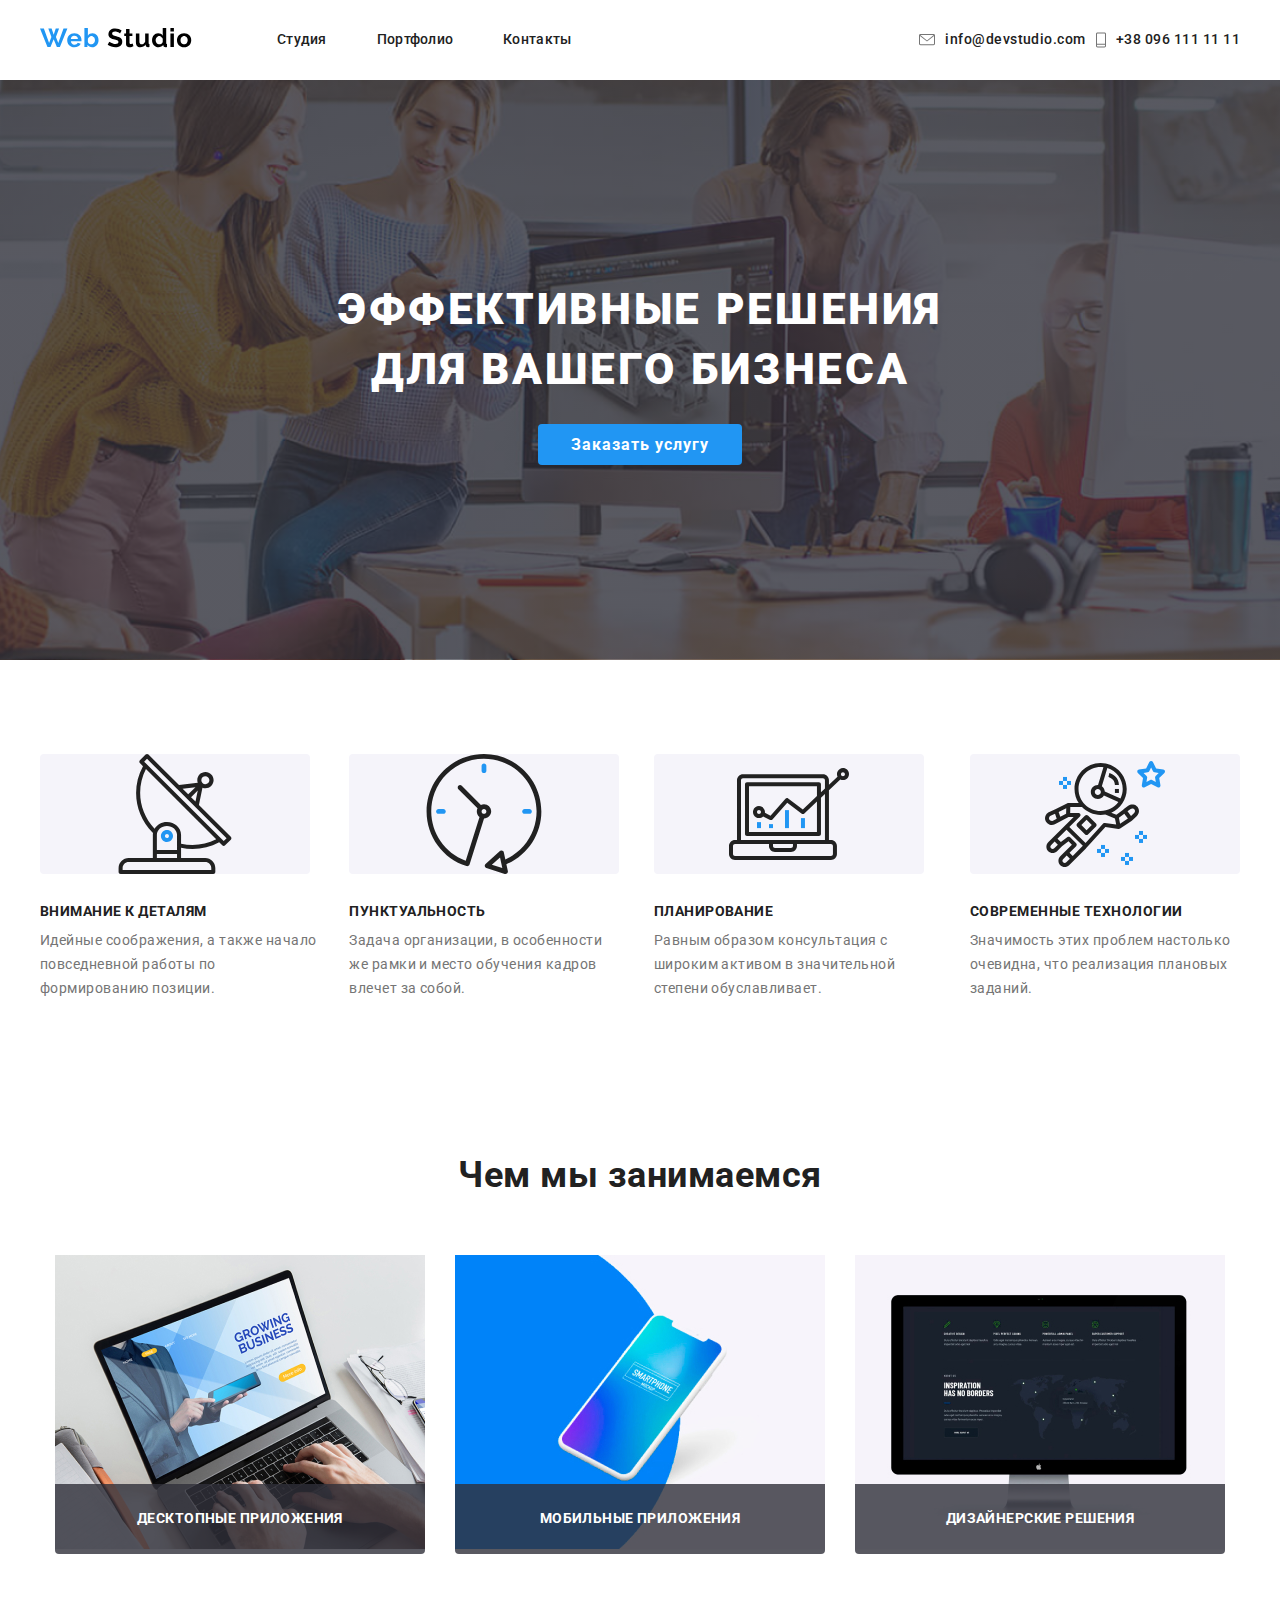
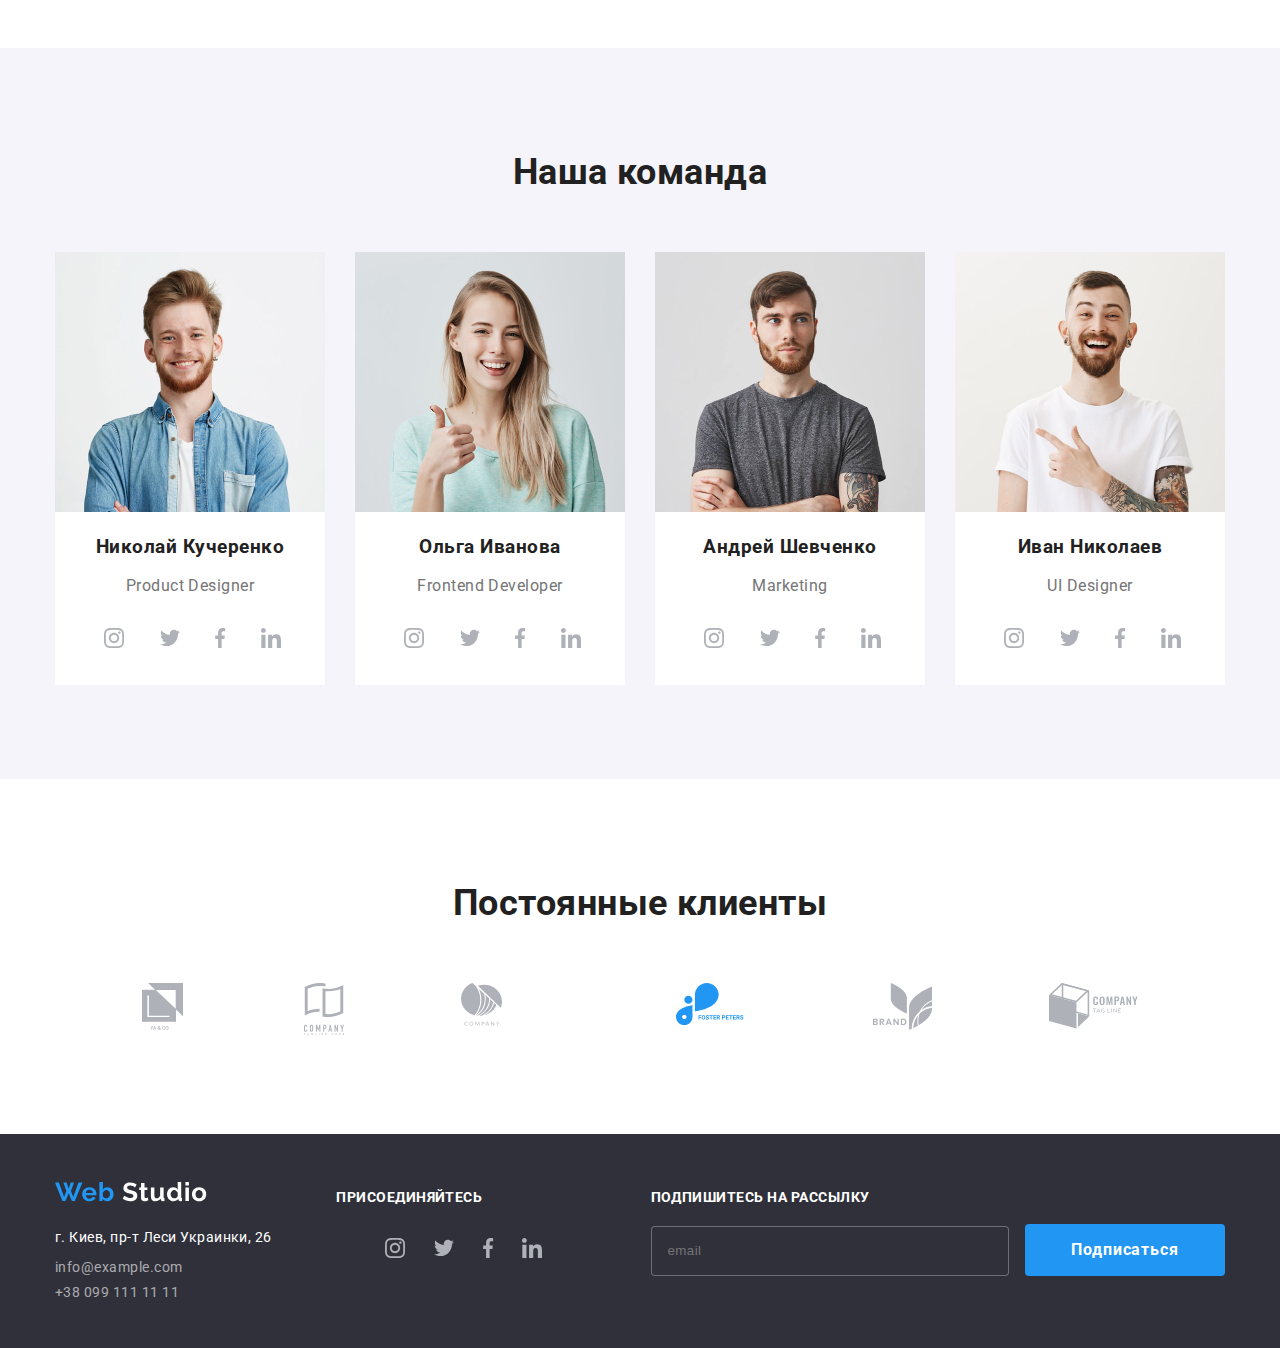
==== commit 6405ee2a: "добавляет ховер соц иконкам" ====
--- a/index.html
+++ b/index.html
@@ -159,28 +159,28 @@
                 <li class="socials__item">
                   <a href aria-label="Instagram" class="socials__link">
                     <svg class="socials__icon" width="20" height="20">
-                      <use xlink:href="./img/social/sprite.svg#icon-instagram"></use>
+                      <use xlink:href="./img/sprite.svg#icon-instagram"></use>
                     </svg>
                   </a>
                 </li>
                 <li>
                   <a href aria-label="Instagram" class="socials__link">
                     <svg class="socials__icon" width="20" height="20">
-                      <use xlink:href="./img/social/sprite.svg#icon-twitter"></use>
+                      <use xlink:href="./img/sprite.svg#icon-twitter"></use>
                     </svg>
                   </a>
                 </li>
                 <li>
                   <a href aria-label="Instagram" class="socials__link">
                     <svg class="socials__icon" width="20" height="20">
-                      <use xlink:href="./img/social/sprite.svg#icon-facebook"></use>
+                      <use xlink:href="./img/sprite.svg#icon-facebook"></use>
                     </svg>
                   </a>
                 </li>
                 <li>
                   <a href aria-label="Instagram" class="socials__link">
                     <svg class="socials__icon" width="20" height="20">
-                      <use xlink:href="./img/social/sprite.svg#icon-linkedin"></use>
+                      <use xlink:href="./img/sprite.svg#icon-linkedin"></use>
                     </svg>
                   </a>
                 </li>
@@ -197,28 +197,28 @@
               <li class="socials__item">
                 <a href aria-label="Instagram" class="socials__link">
                   <svg class="socials__icon" width="20" height="20">
-                    <use xlink:href="./img/social/sprite.svg#icon-instagram"></use>
-                  </svg>
-                </a>
-              </li>
-              <li>
-                <a href aria-label="Instagram" class="socials__link">
-                  <svg class="socials__icon" width="20" height="20">
-                    <use xlink:href="./img/social/sprite.svg#icon-twitter"></use>
-                  </svg>
-                </a>
-              </li>
-              <li>
-                <a href aria-label="Instagram" class="socials__link">
-                  <svg class="socials__icon" width="20" height="20">
-                    <use xlink:href="./img/social/sprite.svg#icon-facebook"></use>
-                  </svg>
-                </a>
-              </li>
-              <li>
-                <a href aria-label="Instagram" class="socials__link">
-                  <svg class="socials__icon" width="20" height="20">
-                    <use xlink:href="./img/social/sprite.svg#icon-linkedin"></use>
+                    <use xlink:href="./img/sprite.svg#icon-instagram"></use>
+                  </svg>
+                </a>
+              </li>
+              <li>
+                <a href aria-label="Instagram" class="socials__link">
+                  <svg class="socials__icon" width="20" height="20">
+                    <use xlink:href="./img/sprite.svg#icon-twitter"></use>
+                  </svg>
+                </a>
+              </li>
+              <li>
+                <a href aria-label="Instagram" class="socials__link">
+                  <svg class="socials__icon" width="20" height="20">
+                    <use xlink:href="./img/sprite.svg#icon-facebook"></use>
+                  </svg>
+                </a>
+              </li>
+              <li>
+                <a href aria-label="Instagram" class="socials__link">
+                  <svg class="socials__icon" width="20" height="20">
+                    <use xlink:href="./img/sprite.svg#icon-linkedin"></use>
                   </svg>
                 </a>
               </li>
@@ -234,28 +234,28 @@
               <li class="socials__item">
                 <a href aria-label="Instagram" class="socials__link">
                   <svg class="socials__icon" width="20" height="20">
-                    <use xlink:href="./img/social/sprite.svg#icon-instagram"></use>
-                  </svg>
-                </a>
-              </li>
-              <li>
-                <a href aria-label="Instagram" class="socials__link">
-                  <svg class="socials__icon" width="20" height="20">
-                    <use xlink:href="./img/social/sprite.svg#icon-twitter"></use>
-                  </svg>
-                </a>
-              </li>
-              <li>
-                <a href aria-label="Instagram" class="socials__link">
-                  <svg class="socials__icon" width="20" height="20">
-                    <use xlink:href="./img/social/sprite.svg#icon-facebook"></use>
-                  </svg>
-                </a>
-              </li>
-              <li>
-                <a href aria-label="Instagram" class="socials__link">
-                  <svg class="socials__icon" width="20" height="20">
-                    <use xlink:href="./img/social/sprite.svg#icon-linkedin"></use>
+                    <use xlink:href="./img/sprite.svg#icon-instagram"></use>
+                  </svg>
+                </a>
+              </li>
+              <li>
+                <a href aria-label="Instagram" class="socials__link">
+                  <svg class="socials__icon" width="20" height="20">
+                    <use xlink:href="./img/sprite.svg#icon-twitter"></use>
+                  </svg>
+                </a>
+              </li>
+              <li>
+                <a href aria-label="Instagram" class="socials__link">
+                  <svg class="socials__icon" width="20" height="20">
+                    <use xlink:href="./img/sprite.svg#icon-facebook"></use>
+                  </svg>
+                </a>
+              </li>
+              <li>
+                <a href aria-label="Instagram" class="socials__link">
+                  <svg class="socials__icon" width="20" height="20">
+                    <use xlink:href="./img/sprite.svg#icon-linkedin"></use>
                   </svg>
                 </a>
               </li>
@@ -271,28 +271,28 @@
               <li class="socials__item">
                 <a href aria-label="Instagram" class="socials__link">
                   <svg class="socials__icon" width="20" height="20">
-                    <use xlink:href="./img/social/sprite.svg#icon-instagram"></use>
-                  </svg>
-                </a>
-              </li>
-              <li>
-                <a href aria-label="Instagram" class="socials__link">
-                  <svg class="socials__icon" width="20" height="20">
-                    <use xlink:href="./img/social/sprite.svg#icon-twitter"></use>
-                  </svg>
-                </a>
-              </li>
-              <li>
-                <a href aria-label="Instagram" class="socials__link">
-                  <svg class="socials__icon" width="20" height="20">
-                    <use xlink:href="./img/social/sprite.svg#icon-facebook"></use>
-                  </svg>
-                </a>
-              </li>
-              <li>
-                <a href aria-label="Instagram" class="socials__link">
-                  <svg class="socials__icon" width="20" height="20">
-                    <use xlink:href="./img/social/sprite.svg#icon-linkedin"></use>
+                    <use xlink:href="./img/sprite.svg#icon-instagram"></use>
+                  </svg>
+                </a>
+              </li>
+              <li>
+                <a href aria-label="Instagram" class="socials__link">
+                  <svg class="socials__icon" width="20" height="20">
+                    <use xlink:href="./img/sprite.svg#icon-twitter"></use>
+                  </svg>
+                </a>
+              </li>
+              <li>
+                <a href aria-label="Instagram" class="socials__link">
+                  <svg class="socials__icon" width="20" height="20">
+                    <use xlink:href="./img/sprite.svg#icon-facebook"></use>
+                  </svg>
+                </a>
+              </li>
+              <li>
+                <a href aria-label="Instagram" class="socials__link">
+                  <svg class="socials__icon" width="20" height="20">
+                    <use xlink:href="./img/sprite.svg#icon-linkedin"></use>
                   </svg>
                 </a>
               </li>
@@ -363,20 +363,32 @@
         <b class="footer-form__text">Присоединяйтесь</b>
         <ul class="socials">
           <li class="socials__item">
-            1
-            <!-- <a href="" class="link">Instagram</a> -->
-          </li>
-          <li class="socials__item">
-            2
-            <!-- <a href="" class="link">Twitter</a> -->
-          </li>
-          <li class="socials__item">
-            3
-            <!-- <a href="" class="link">Facebook</a> -->
-          </li>
-          <li class="socials__item">
-            4
-            <!-- <a href="" class="link">Linkedin</a> -->
+            <a href aria-label="Instagram" class="socials__link">
+              <svg class="socials__icon" width="20" height="20">
+                <use xlink:href="./img/sprite.svg#icon-instagram"></use>
+              </svg>
+            </a>
+          </li>
+          <li>
+            <a href aria-label="Instagram" class="socials__link">
+              <svg class="socials__icon" width="20" height="20">
+                <use xlink:href="./img/sprite.svg#icon-twitter"></use>
+              </svg>
+            </a>
+          </li>
+          <li>
+            <a href aria-label="Instagram" class="socials__link">
+              <svg class="socials__icon" width="20" height="20">
+                <use xlink:href="./img/sprite.svg#icon-facebook"></use>
+              </svg>
+            </a>
+          </li>
+          <li>
+            <a href aria-label="Instagram" class="socials__link">
+              <svg class="socials__icon" width="20" height="20">
+                <use xlink:href="./img/sprite.svg#icon-linkedin"></use>
+              </svg>
+            </a>
           </li>
         </ul>
       </div>
--- a/css/styles.css
+++ b/css/styles.css
@@ -12,6 +12,11 @@
   --primary-text-color: #757575;
   --tittle-text-color: #212121;
   --accent-color: #2196f3;
+  --color2: #afb1b8;
+  --color3: #2196f3;
+  --color4: #212121;
+  --color5: #AFB1B8;
+
 }
 
 .header {
@@ -346,7 +351,7 @@
   font-weight: normal;
   font-size: 16px;
   line-height: 1.18;
-  color: #757575;
+  color: var(--primary-text-color);
 }
 
 
@@ -357,26 +362,34 @@
   padding-right: 32px;
   margin-top: 20px;
   justify-content: space-between;
-}
+  
+}
+.socials__icon {
+  fill: var(--color5);
+}
+
 .socials__link{
   display: flex;
   justify-content: center;
   align-items: center;
   width: 44px;
   height: 44px;
-}
-.socials:hover,
-.socials:focus {
-  color: var(--accent-color);
-}
+  
+}
+
 
 .socials__item{
   padding: 0 5px;
   padding-bottom: 25px;
 }
-.socilas__icon{
-  
-}
+
+.socials__link:hover, 
+.socials__link:focus {
+  border-radius: 30px;
+  background-color: #2196F3;
+  color: #ffffff;
+}
+
 .footer {
   padding-right: 15px;
   padding-left: 15px;
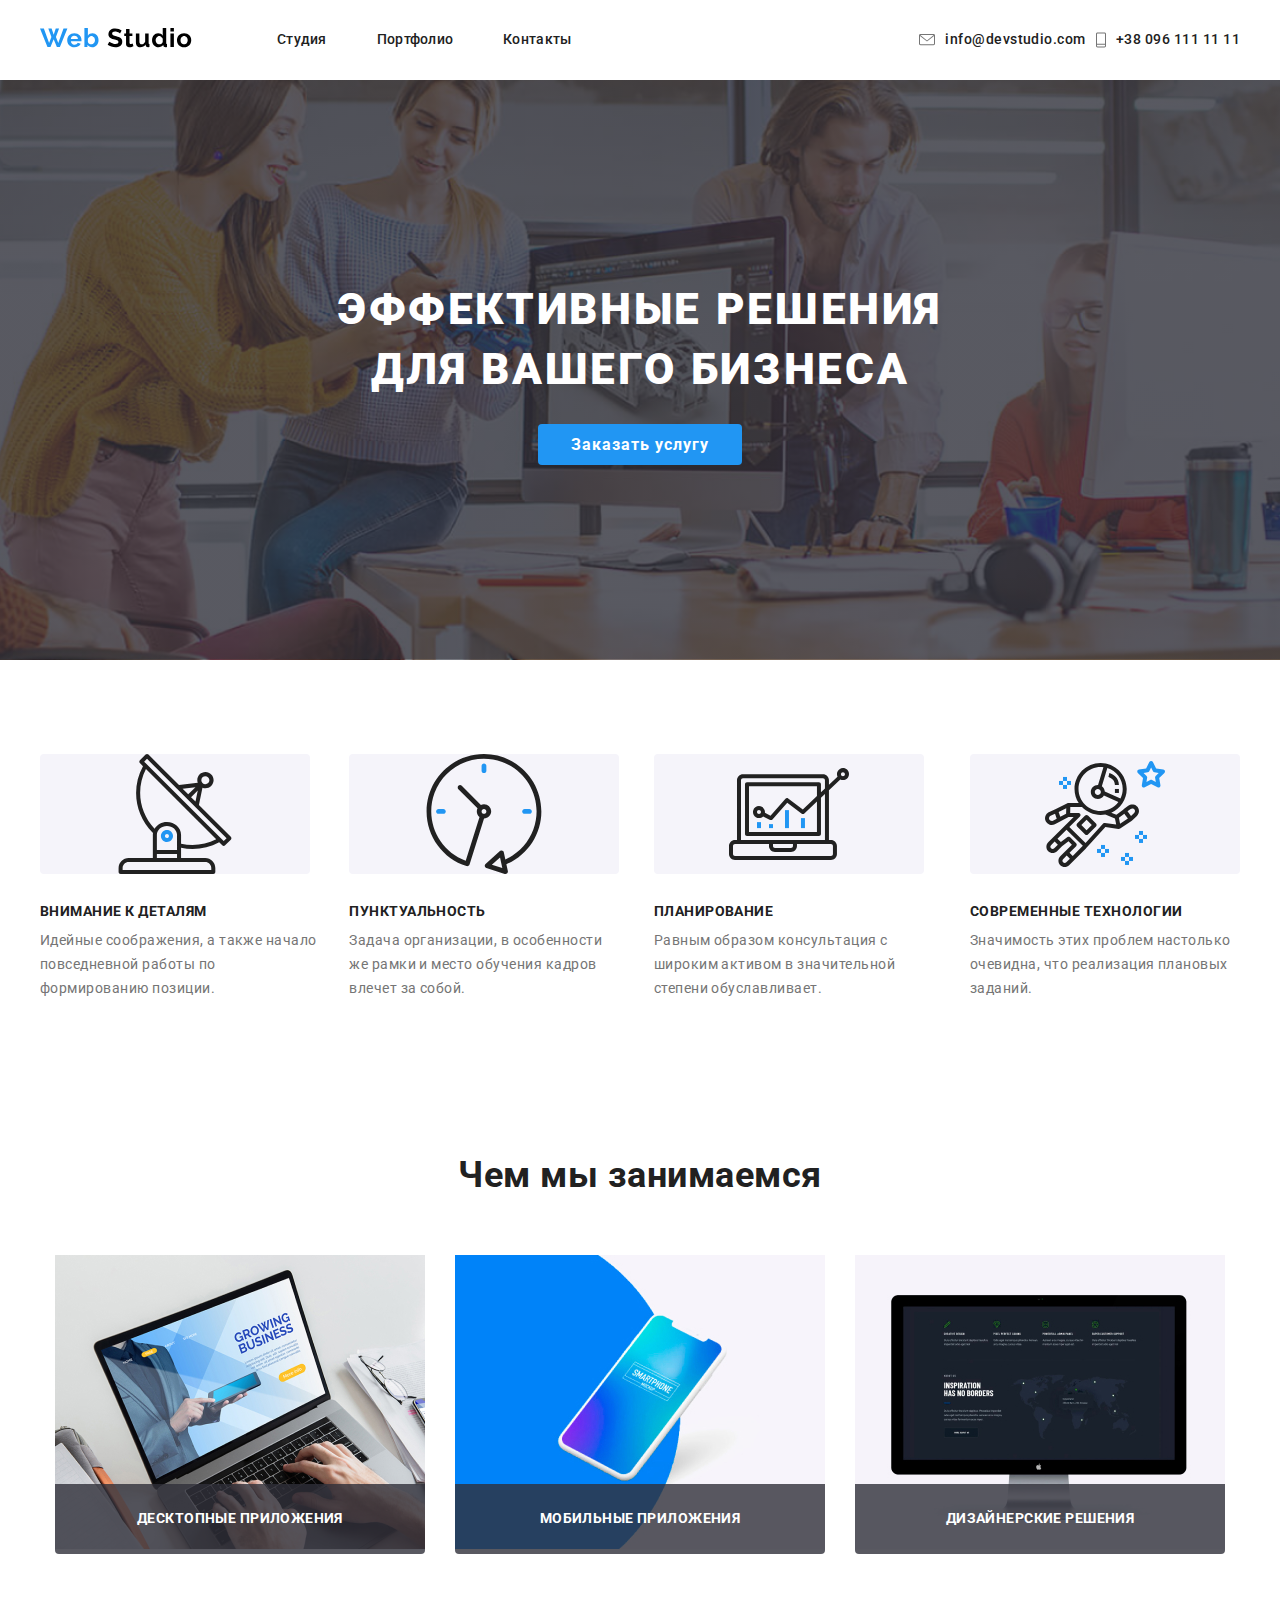
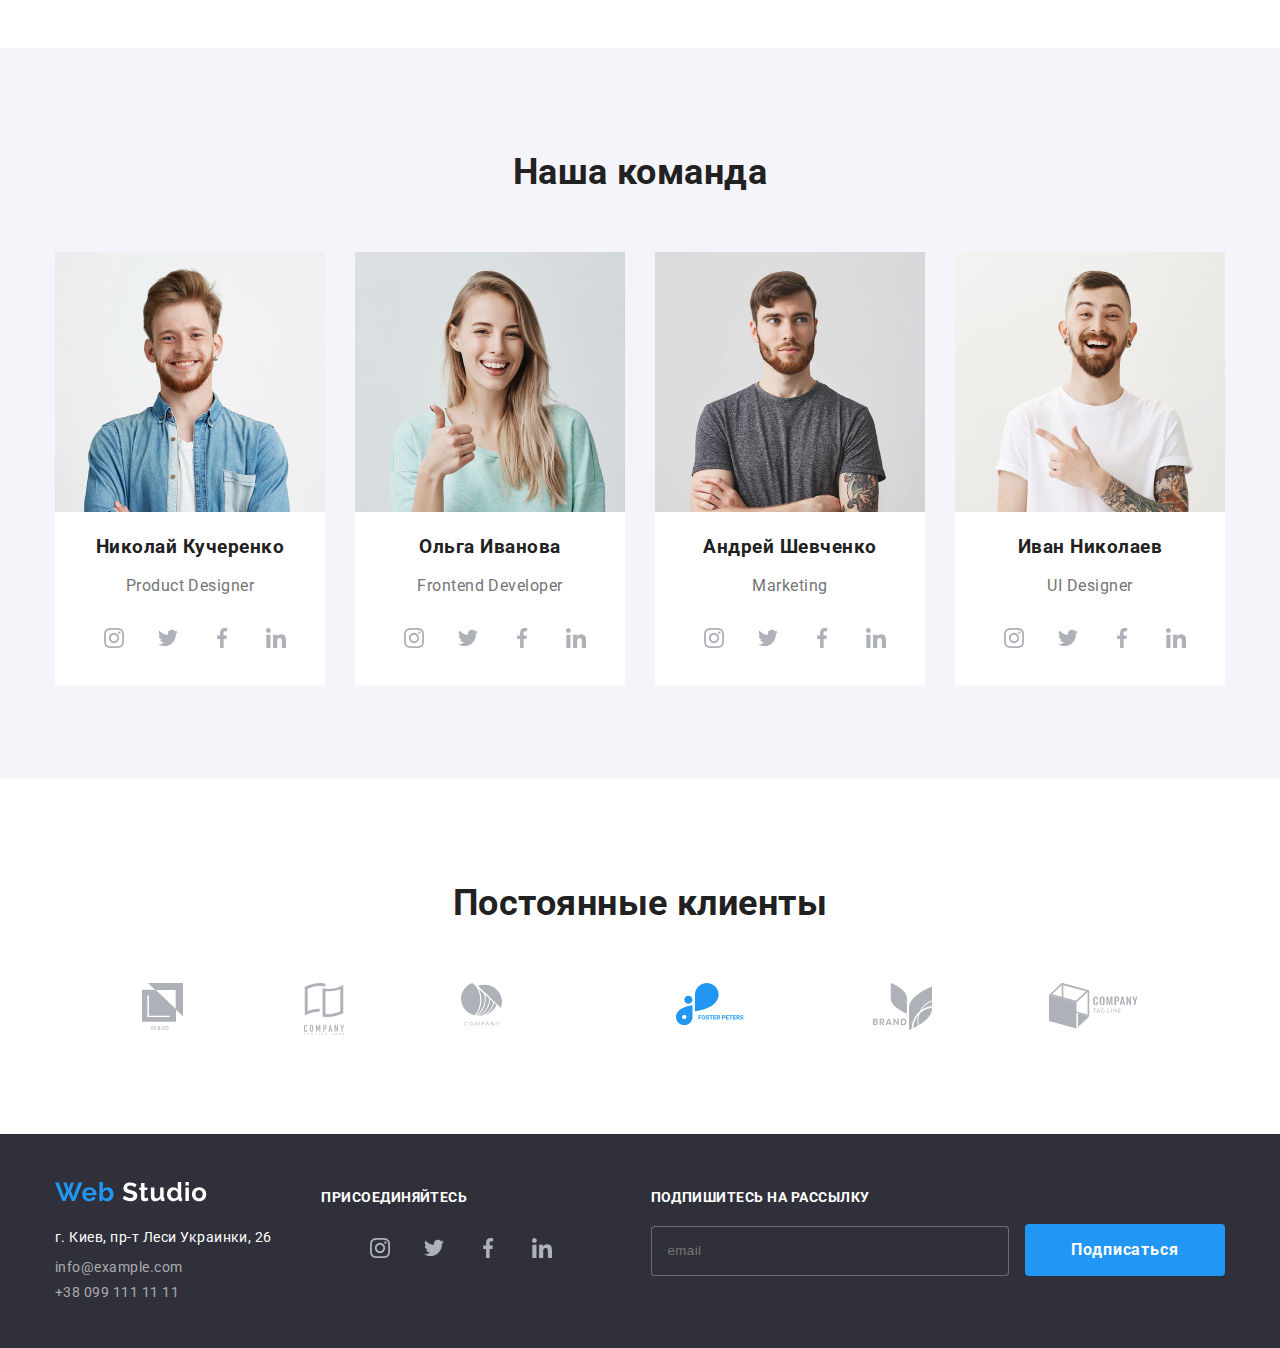
==== commit c193dd08: "добавляет Ховер соц иконкам" ====
--- a/index.html
+++ b/index.html
@@ -163,21 +163,21 @@
                     </svg>
                   </a>
                 </li>
-                <li>
+                <li class="socials__item">
                   <a href aria-label="Instagram" class="socials__link">
                     <svg class="socials__icon" width="20" height="20">
                       <use xlink:href="./img/sprite.svg#icon-twitter"></use>
                     </svg>
                   </a>
                 </li>
-                <li>
+                <li class="socials__item">
                   <a href aria-label="Instagram" class="socials__link">
                     <svg class="socials__icon" width="20" height="20">
                       <use xlink:href="./img/sprite.svg#icon-facebook"></use>
                     </svg>
                   </a>
                 </li>
-                <li>
+                <li class="socials__item">
                   <a href aria-label="Instagram" class="socials__link">
                     <svg class="socials__icon" width="20" height="20">
                       <use xlink:href="./img/sprite.svg#icon-linkedin"></use>
@@ -201,21 +201,21 @@
                   </svg>
                 </a>
               </li>
-              <li>
+              <li class="socials__item">
                 <a href aria-label="Instagram" class="socials__link">
                   <svg class="socials__icon" width="20" height="20">
                     <use xlink:href="./img/sprite.svg#icon-twitter"></use>
                   </svg>
                 </a>
               </li>
-              <li>
+              <li class="socials__item">
                 <a href aria-label="Instagram" class="socials__link">
                   <svg class="socials__icon" width="20" height="20">
                     <use xlink:href="./img/sprite.svg#icon-facebook"></use>
                   </svg>
                 </a>
               </li>
-              <li>
+              <li class="socials__item">
                 <a href aria-label="Instagram" class="socials__link">
                   <svg class="socials__icon" width="20" height="20">
                     <use xlink:href="./img/sprite.svg#icon-linkedin"></use>
@@ -238,21 +238,21 @@
                   </svg>
                 </a>
               </li>
-              <li>
+              <li class="socials__item">
                 <a href aria-label="Instagram" class="socials__link">
                   <svg class="socials__icon" width="20" height="20">
                     <use xlink:href="./img/sprite.svg#icon-twitter"></use>
                   </svg>
                 </a>
               </li>
-              <li>
+              <li class="socials__item">
                 <a href aria-label="Instagram" class="socials__link">
                   <svg class="socials__icon" width="20" height="20">
                     <use xlink:href="./img/sprite.svg#icon-facebook"></use>
                   </svg>
                 </a>
               </li>
-              <li>
+              <li class="socials__item">
                 <a href aria-label="Instagram" class="socials__link">
                   <svg class="socials__icon" width="20" height="20">
                     <use xlink:href="./img/sprite.svg#icon-linkedin"></use>
@@ -275,21 +275,21 @@
                   </svg>
                 </a>
               </li>
-              <li>
+              <li class="socials__item">
                 <a href aria-label="Instagram" class="socials__link">
                   <svg class="socials__icon" width="20" height="20">
                     <use xlink:href="./img/sprite.svg#icon-twitter"></use>
                   </svg>
                 </a>
               </li>
-              <li>
+              <li class="socials__item">
                 <a href aria-label="Instagram" class="socials__link">
                   <svg class="socials__icon" width="20" height="20">
                     <use xlink:href="./img/sprite.svg#icon-facebook"></use>
                   </svg>
                 </a>
               </li>
-              <li>
+              <li class="socials__item">
                 <a href aria-label="Instagram" class="socials__link">
                   <svg class="socials__icon" width="20" height="20">
                     <use xlink:href="./img/sprite.svg#icon-linkedin"></use>
@@ -369,21 +369,21 @@
               </svg>
             </a>
           </li>
-          <li>
+          <li class="socials__item">
             <a href aria-label="Instagram" class="socials__link">
               <svg class="socials__icon" width="20" height="20">
                 <use xlink:href="./img/sprite.svg#icon-twitter"></use>
               </svg>
             </a>
           </li>
-          <li>
+          <li class="socials__item">
             <a href aria-label="Instagram" class="socials__link">
               <svg class="socials__icon" width="20" height="20">
                 <use xlink:href="./img/sprite.svg#icon-facebook"></use>
               </svg>
             </a>
           </li>
-          <li>
+          <li class="socials__item">
             <a href aria-label="Instagram" class="socials__link">
               <svg class="socials__icon" width="20" height="20">
                 <use xlink:href="./img/sprite.svg#icon-linkedin"></use>
--- a/css/styles.css
+++ b/css/styles.css
@@ -12,6 +12,7 @@
   --primary-text-color: #757575;
   --tittle-text-color: #212121;
   --accent-color: #2196f3;
+  --color1: #ffffff;
   --color2: #afb1b8;
   --color3: #2196f3;
   --color4: #212121;
@@ -336,7 +337,7 @@
 }
 
 .container-block__list {
-  color: var(--tittle-text-color);
+  
   font-weight: 500;
   font-size: 16px;
   line-height: 1.18;
@@ -344,6 +345,7 @@
 
 .container-block__list-tittle {
   text-align: center;
+  color: var(--tittle-text-color);
 }
 
 .container-block__list-desc {
@@ -363,10 +365,9 @@
   margin-top: 20px;
   justify-content: space-between;
   
-}
-.socials__icon {
-  fill: var(--color5);
-}
+  
+}
+
 
 .socials__link{
   display: flex;
@@ -376,7 +377,9 @@
   height: 44px;
   
 }
-
+.socials__icon {
+  fill: var(--color5);
+}
 
 .socials__item{
   padding: 0 5px;
@@ -387,7 +390,7 @@
 .socials__link:focus {
   border-radius: 30px;
   background-color: #2196F3;
-  color: #ffffff;
+  --color5: #ffffff;
 }
 
 .footer {
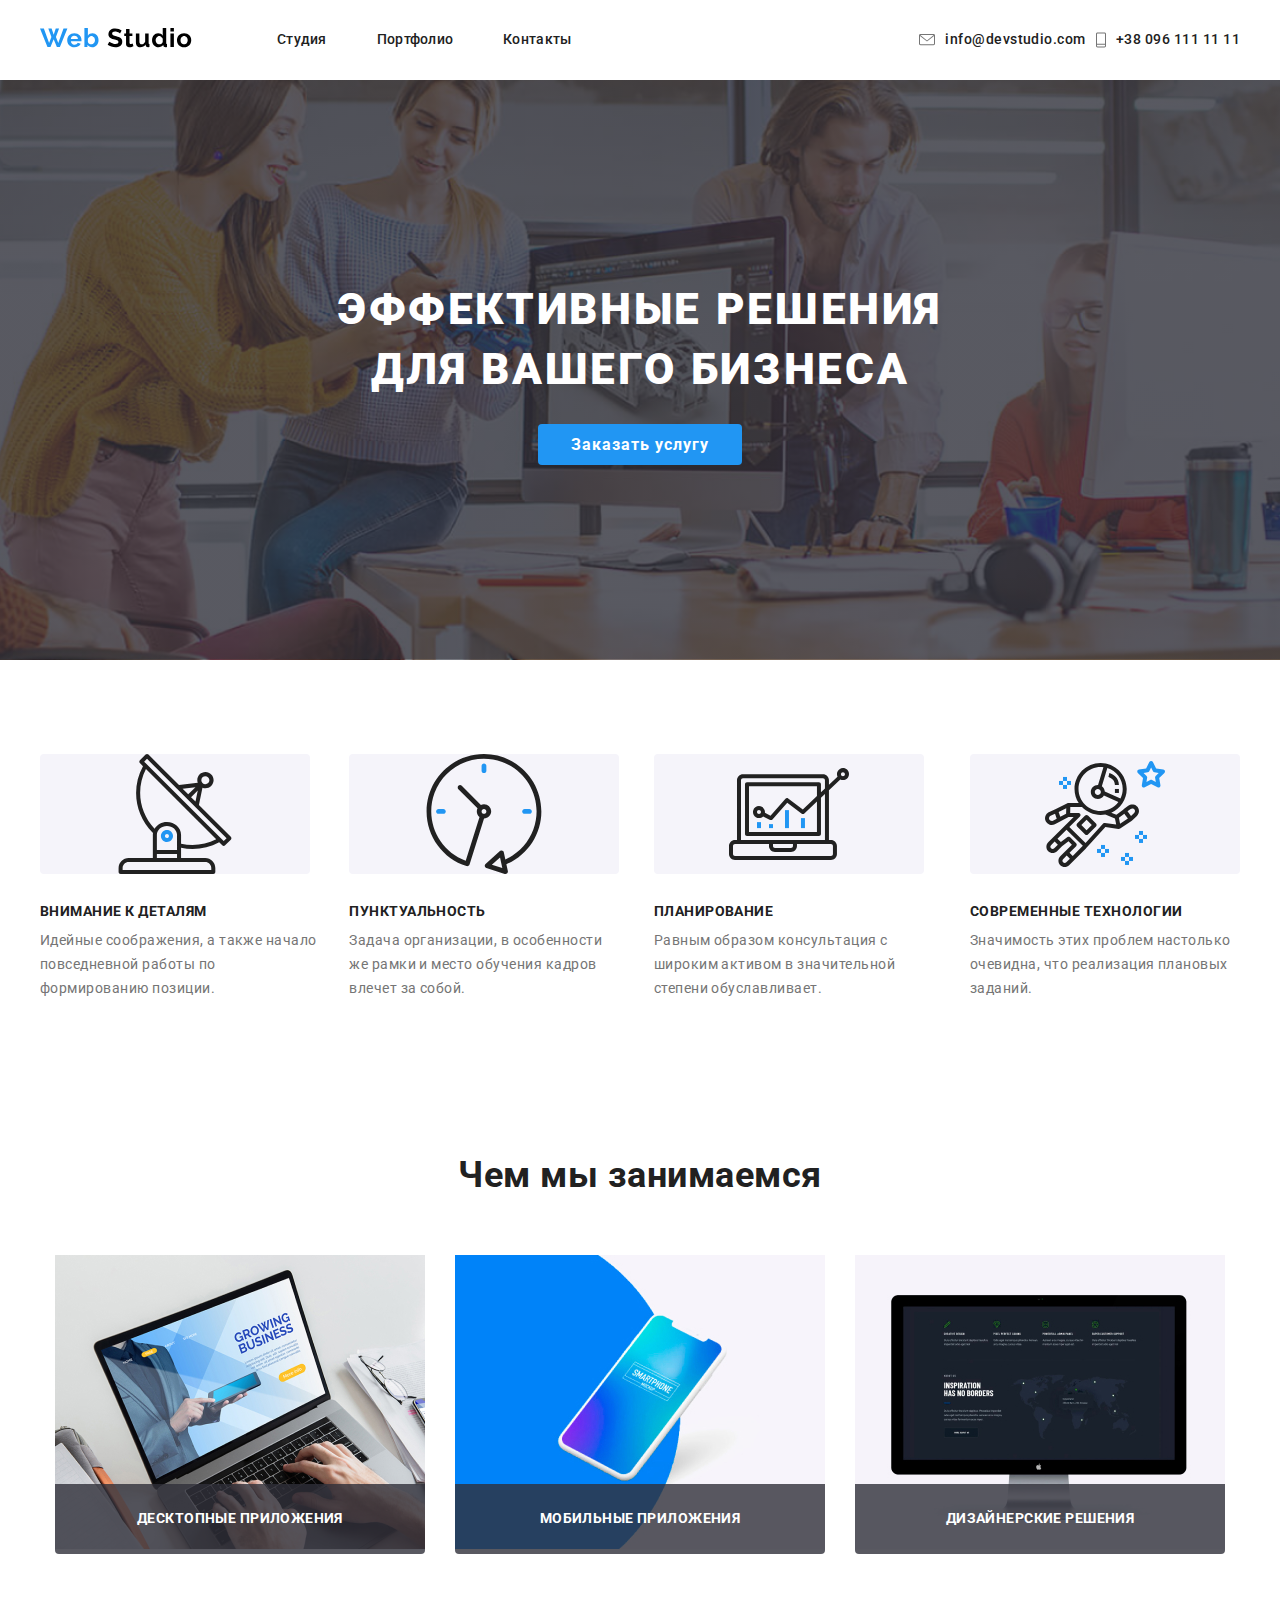
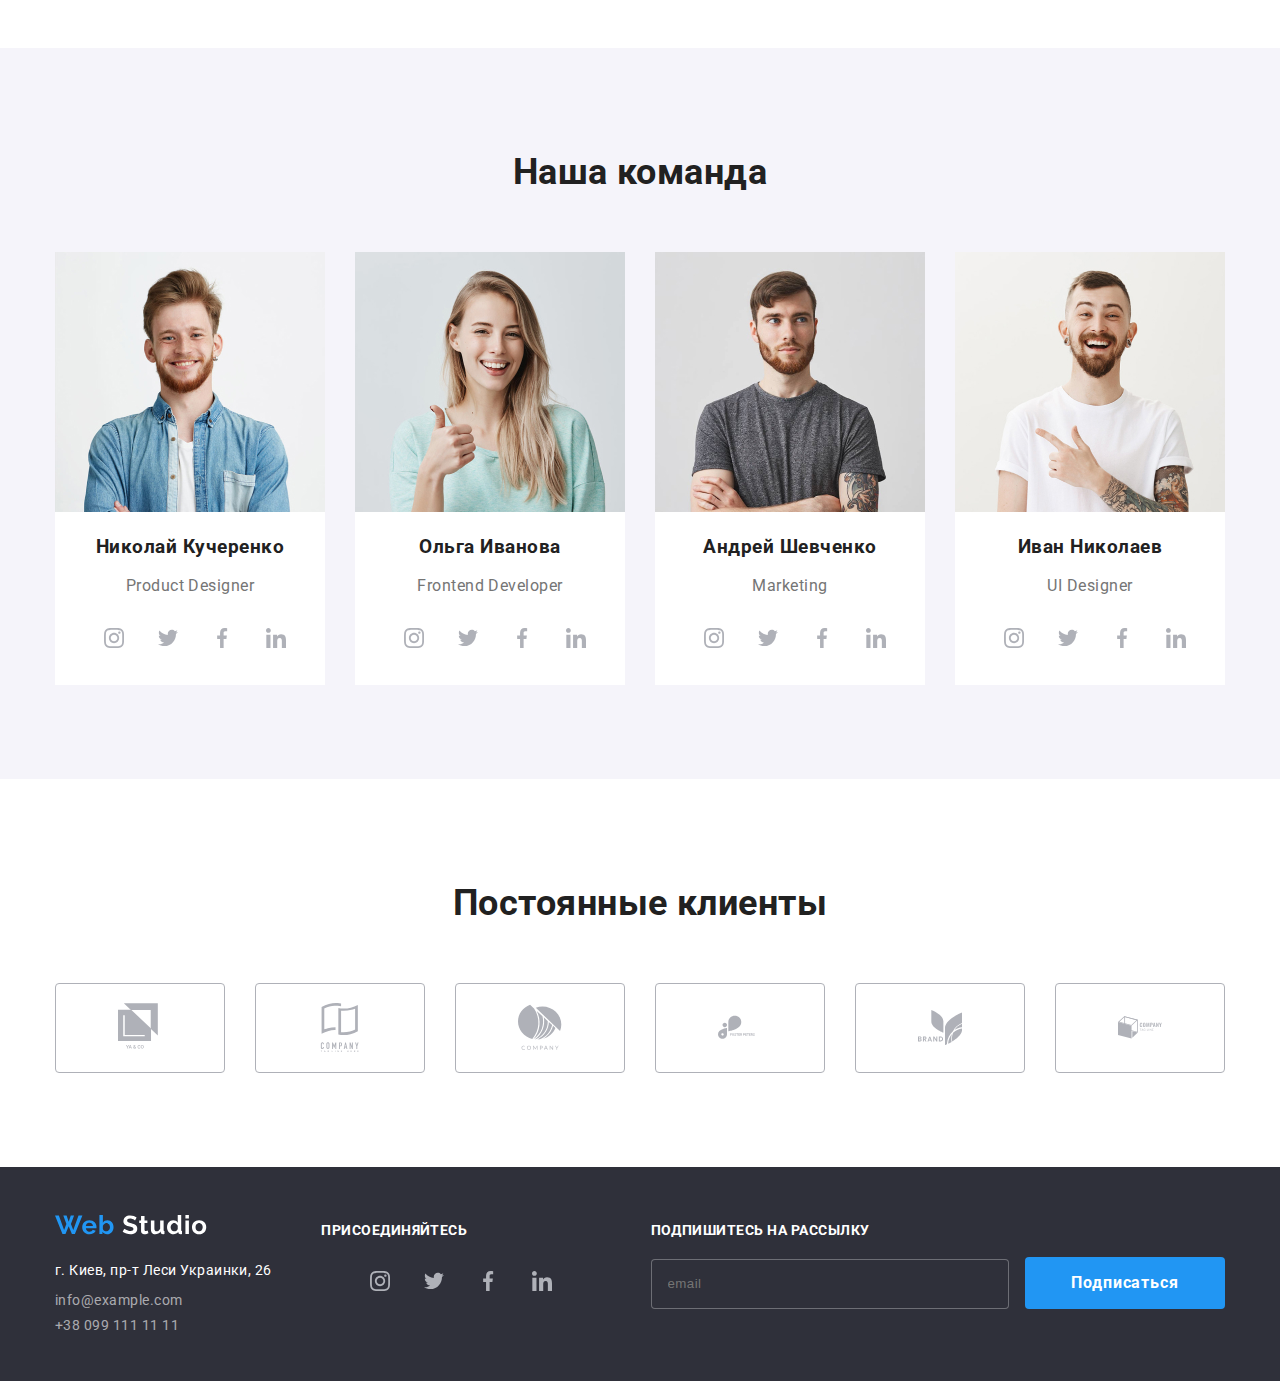
==== commit 93ce398b: "задает Ховер блоку клиенты" ====
--- a/index.html
+++ b/index.html
@@ -305,35 +305,47 @@
     <section class="section">
       <div class="container-block">
         <h2 class="container-block__tittle">Постоянные клиенты</h2>
-        <ul class="container-block__list">
-          <li class="container-block__item">
-            <a href="">
-              <img src="./img/logo/logo-1.svg" alt="Лого 1" />
-            </a>
-          </li>
-          <li class="container-block__item">
-            <a href="">
-              <img src="./img/logo/logo-2.svg" alt="Лого 2" />
-            </a>
-          </li>
-          <li class="container-block__item">
-            <a href="">
-              <img src="./img/logo/logo-3.svg" alt="Лого 3" />
-            </a>
-          </li>
-          <li class="container-block__item">
-            <a href="">
-              <img src="./img/logo/logo-4.svg" alt="Лого 4" />
-            </a>
-          </li>
-          <li class="container-block__item">
-            <a href="">
-              <img src="./img/logo/logo-5.svg" alt="Лого 5" />
-            </a>
-          </li>
-          <li class="container-block__item">
-            <a href="">
-              <img src="./img/logo/logo-6.svg" alt="Лого 6" />
+        <ul class="block__list">
+          <li class="block__item clients">
+            <a href aria-label="Logo" class="clients__link">
+              <svg class="clients__icon">
+                <use xlink:href="./img/sprite.svg#icon-logo-1"></use>
+              </svg>
+            </a>
+          </li>
+          <li class="block__item clients">
+            <a href aria-label="Logo" class="clients__link">
+              <svg class="clients__icon">
+                <use xlink:href="./img/sprite.svg#icon-logo-2"></use>
+              </svg>
+            </a>
+          </li>
+          <li class="block__item clients">
+            <a href aria-label="Logo" class="clients__link">
+              <svg class="clients__icon">
+                <use xlink:href="./img/sprite.svg#icon-logo-3"></use>
+              </svg>
+            </a>
+          </li>
+          <li class="block__item clients">
+            <a href aria-label="Logo" class="clients__link">
+              <svg class="clients__icon">
+                <use xlink:href="./img/sprite.svg#icon-logo-4"></use>
+              </svg>
+            </a>
+          </li>
+          <li class="block__item clients">
+            <a href aria-label="Logo" class="clients__link">
+              <svg class="clients__icon">
+                <use xlink:href="./img/sprite.svg#icon-logo-5"></use>
+              </svg>
+            </a>
+          </li>
+          <li class="block__item clients">
+            <a href aria-label="Logo" class="clients__link">
+              <svg class="clients__icon">
+                <use xlink:href="./img/sprite.svg#icon-logo-6"></use>
+              </svg>
             </a>
           </li>
         </ul>
--- a/css/styles.css
+++ b/css/styles.css
@@ -256,7 +256,7 @@
   padding-left: 15px;
   padding-right: 15px;
   padding-top: 94px;
-
+  /* outline:1px solid teal; */
   width: 1200px;
 }
 
@@ -365,9 +365,7 @@
   margin-top: 20px;
   justify-content: space-between;
   
-  
-}
-
+}
 
 .socials__link{
   display: flex;
@@ -399,6 +397,38 @@
   background: #2f303a;
 }
 
+.block__list{
+  margin-left: auto;
+  margin-right: auto;
+  padding-bottom: 94px;
+  display: flex;
+  justify-content: space-between;
+  
+}
+
+.clients__link{
+  display: flex;
+  justify-content: center;
+  align-items: center;
+  height: 90px;
+    width: 170px;
+  height: 90px;
+  border: 1px solid #AFB1B8;
+  border-radius: 4px;
+}
+.clients__icon{
+  width: 44px;
+  height: 49px;
+  fill: var(--color5);
+}
+
+.clients__link:hover, 
+.clients__link:focus {
+  --color5: #2196F3;
+  border: 1px solid #2196F3;
+  border-radius: 4px;
+}
+
 .container-footer {
   width: 1200px;
   margin-left: auto;
@@ -411,6 +441,7 @@
   justify-content: space-between;
   padding-top: 48px;
   padding-bottom: 48px;
+  /* outline: 1px solid teal; */
 }
 
 .container-block__list-item .link:hover,
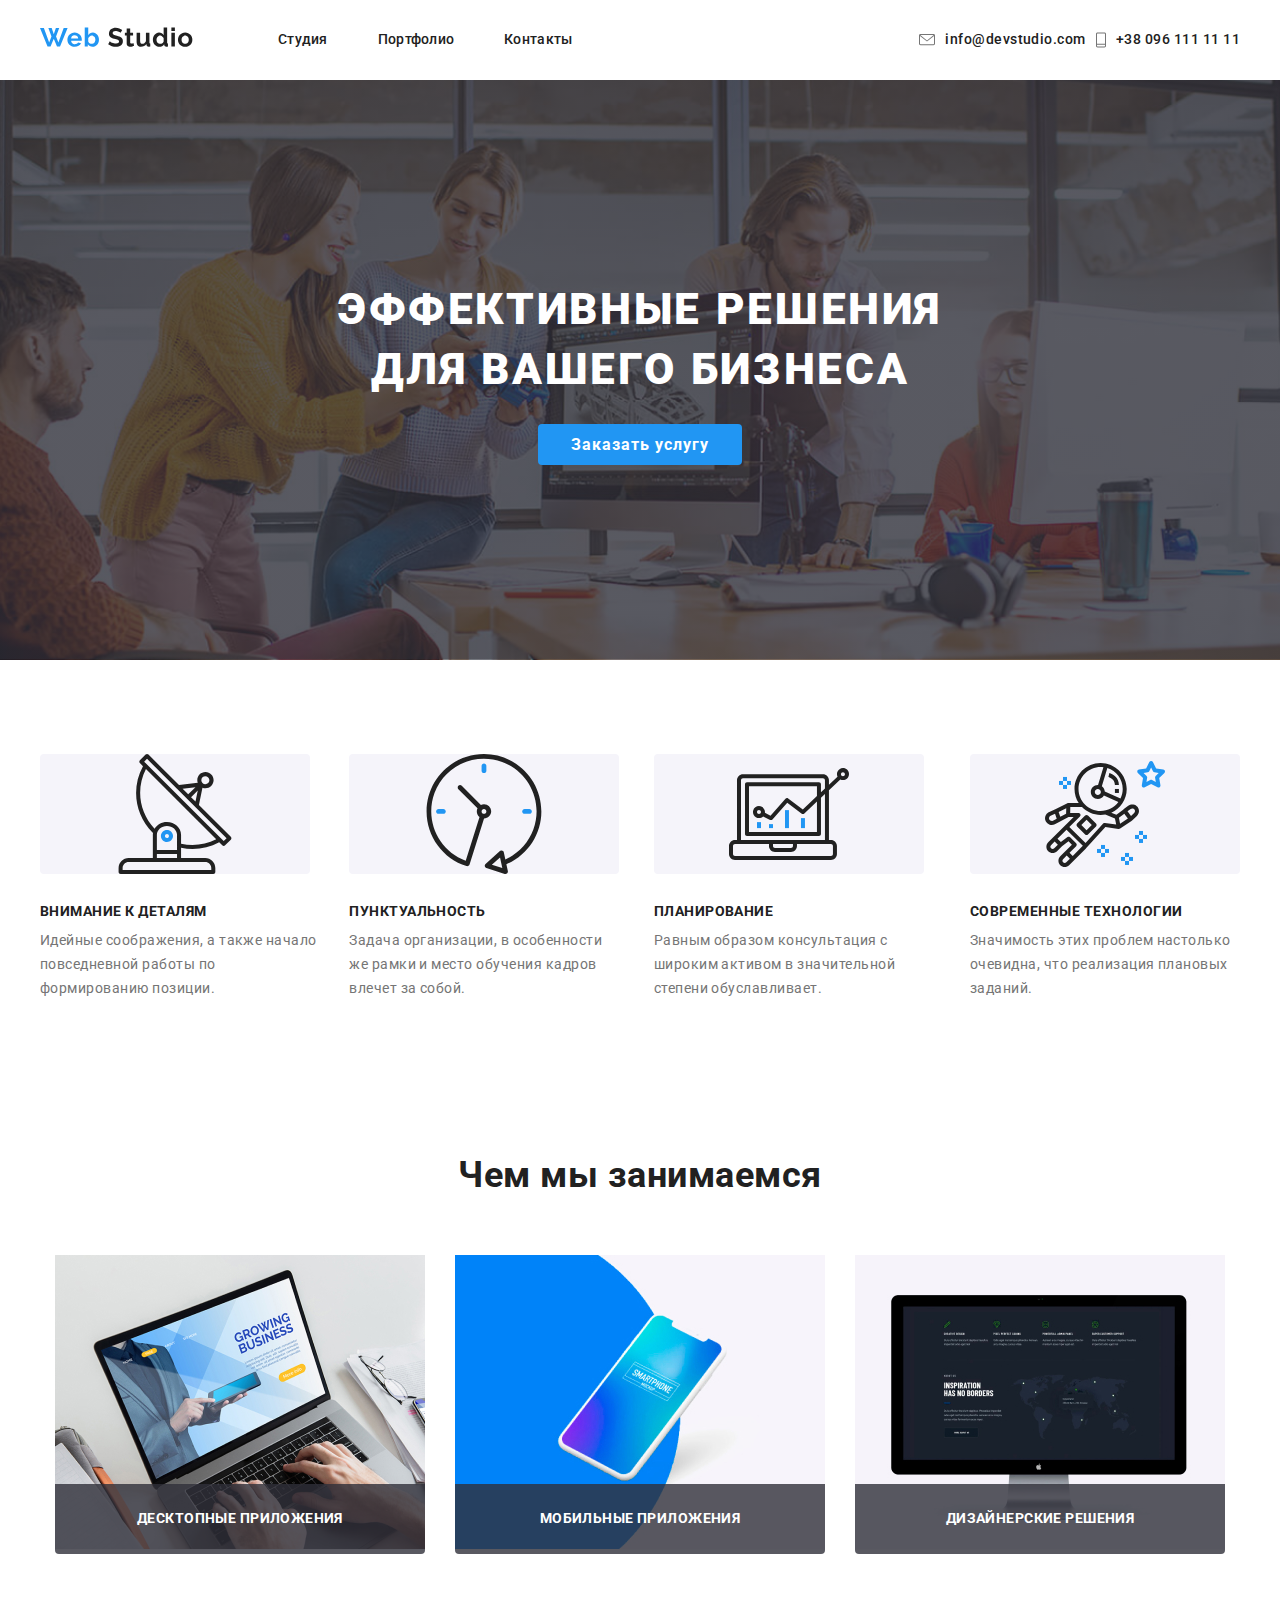
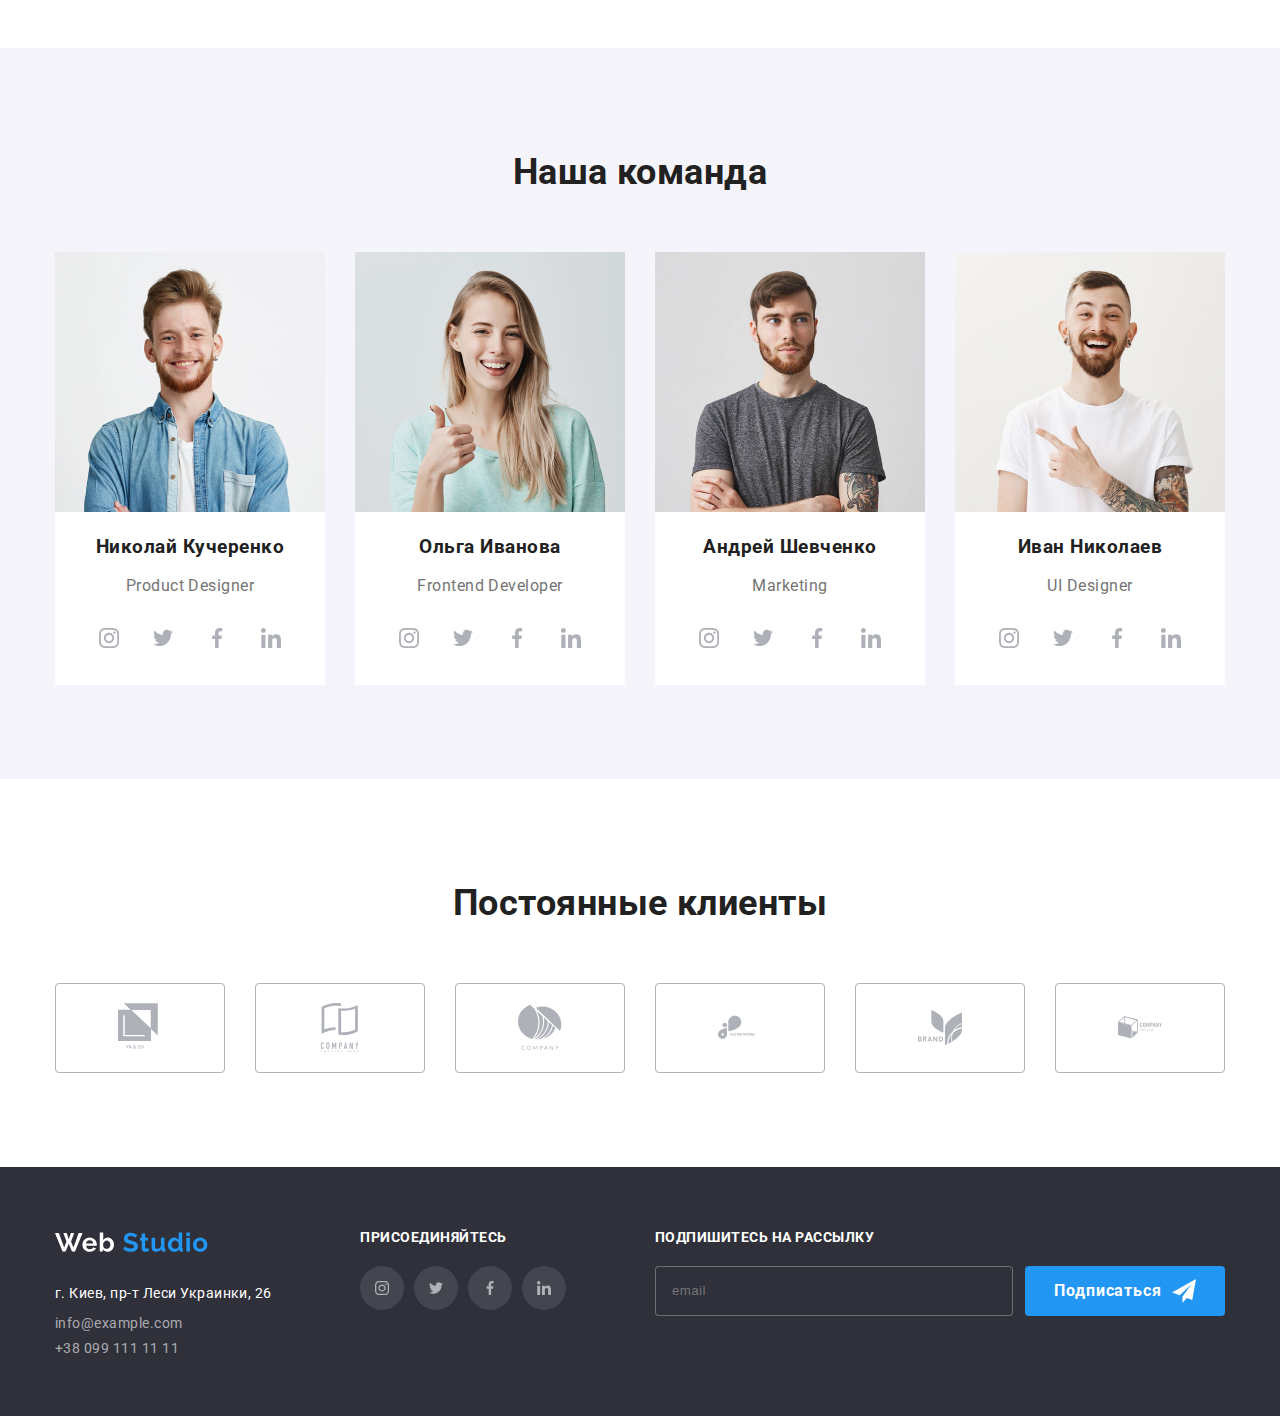
==== commit 6a6b94d2: "добавляет стили футеру" ====
--- a/index.html
+++ b/index.html
@@ -21,7 +21,11 @@
     <div class="container">
       <nav class="navigation">
         <div class="navigation__logo">
-          <img src="./img/web-studio.svg" alt="Web Studio" />
+          <a href aria-label="Logo" class="navigation__icon-link">
+            <svg class="navigation__icon">
+              <use xlink:href="./img/sprite.svg#icon-web-studio"></use>
+            </svg>
+          </a>
         </div>
         <ul class="navigation__list">
           <li class="navigation__item">
@@ -164,21 +168,21 @@
                   </a>
                 </li>
                 <li class="socials__item">
-                  <a href aria-label="Instagram" class="socials__link">
+                  <a href aria-label="Twitter" class="socials__link">
                     <svg class="socials__icon" width="20" height="20">
                       <use xlink:href="./img/sprite.svg#icon-twitter"></use>
                     </svg>
                   </a>
                 </li>
                 <li class="socials__item">
-                  <a href aria-label="Instagram" class="socials__link">
+                  <a href aria-label="Facebook" class="socials__link">
                     <svg class="socials__icon" width="20" height="20">
                       <use xlink:href="./img/sprite.svg#icon-facebook"></use>
                     </svg>
                   </a>
                 </li>
                 <li class="socials__item">
-                  <a href aria-label="Instagram" class="socials__link">
+                  <a href aria-label="Linkedin" class="socials__link">
                     <svg class="socials__icon" width="20" height="20">
                       <use xlink:href="./img/sprite.svg#icon-linkedin"></use>
                     </svg>
@@ -202,21 +206,21 @@
                 </a>
               </li>
               <li class="socials__item">
-                <a href aria-label="Instagram" class="socials__link">
+                <a href aria-label="Twitter" class="socials__link">
                   <svg class="socials__icon" width="20" height="20">
                     <use xlink:href="./img/sprite.svg#icon-twitter"></use>
                   </svg>
                 </a>
               </li>
               <li class="socials__item">
-                <a href aria-label="Instagram" class="socials__link">
+                <a href aria-label="Facebook" class="socials__link">
                   <svg class="socials__icon" width="20" height="20">
                     <use xlink:href="./img/sprite.svg#icon-facebook"></use>
                   </svg>
                 </a>
               </li>
               <li class="socials__item">
-                <a href aria-label="Instagram" class="socials__link">
+                <a href aria-label="Linkedin" class="socials__link">
                   <svg class="socials__icon" width="20" height="20">
                     <use xlink:href="./img/sprite.svg#icon-linkedin"></use>
                   </svg>
@@ -239,21 +243,21 @@
                 </a>
               </li>
               <li class="socials__item">
-                <a href aria-label="Instagram" class="socials__link">
+                <a href aria-label="Twitter" class="socials__link">
                   <svg class="socials__icon" width="20" height="20">
                     <use xlink:href="./img/sprite.svg#icon-twitter"></use>
                   </svg>
                 </a>
               </li>
               <li class="socials__item">
-                <a href aria-label="Instagram" class="socials__link">
+                <a href aria-label="Facebook" class="socials__link">
                   <svg class="socials__icon" width="20" height="20">
                     <use xlink:href="./img/sprite.svg#icon-facebook"></use>
                   </svg>
                 </a>
               </li>
               <li class="socials__item">
-                <a href aria-label="Instagram" class="socials__link">
+                <a href aria-label="Linkedin" class="socials__link">
                   <svg class="socials__icon" width="20" height="20">
                     <use xlink:href="./img/sprite.svg#icon-linkedin"></use>
                   </svg>
@@ -276,21 +280,21 @@
                 </a>
               </li>
               <li class="socials__item">
-                <a href aria-label="Instagram" class="socials__link">
+                <a href aria-label="Twitter" class="socials__link">
                   <svg class="socials__icon" width="20" height="20">
                     <use xlink:href="./img/sprite.svg#icon-twitter"></use>
                   </svg>
                 </a>
               </li>
               <li class="socials__item">
-                <a href aria-label="Instagram" class="socials__link">
+                <a href aria-label="Facebook" class="socials__link">
                   <svg class="socials__icon" width="20" height="20">
                     <use xlink:href="./img/sprite.svg#icon-facebook"></use>
                   </svg>
                 </a>
               </li>
               <li class="socials__item">
-                <a href aria-label="Instagram" class="socials__link">
+                <a href aria-label="Linkedin" class="socials__link">
                   <svg class="socials__icon" width="20" height="20">
                     <use xlink:href="./img/sprite.svg#icon-linkedin"></use>
                   </svg>
@@ -358,7 +362,11 @@
       <ul class="footer-list">
         <li class="footer-list__item">
           <div class="footer__logo">
-            <img src="./img/web-studio-white.svg" alt="Web Studio" />
+            <a href aria-label="Logo" class="navigation__icon-link">
+              <svg class="navigation__icon">
+                <use xlink:href="./img/sprite.svg#icon-web-studio-white"></use>
+              </svg>
+            </a>
           </div>
           <address class="footer-list__text">
             г. Киев, пр-т Леси Украинки, 26
@@ -370,49 +378,58 @@
             <span>+38 099 111 11 11</span>
           </a>
         </li>
+        <li class="footer-list__item">
+          <b class="footer-form__text">Присоединяйтесь</b>
+          <ul class="footer__socials">
+            <li class="socials__item">
+              <a href aria-label="Instagram" class="socials__link footer">
+                <svg class="socials__icon" width="20" height="20">
+                  <use xlink:href="./img/sprite.svg#icon-instagram"></use>
+                </svg>
+              </a>
+            </li>
+            <li class="socials__item">
+              <a href aria-label="Instagram" class="socials__link footer">
+                <svg class="socials__icon" width="20" height="20">
+                  <use xlink:href="./img/sprite.svg#icon-twitter"></use>
+                </svg>
+              </a>
+            </li>
+            <li class="socials__item">
+              <a href aria-label="Instagram" class="socials__link footer">
+                <svg class="socials__icon" width="20" height="20">
+                  <use xlink:href="./img/sprite.svg#icon-facebook"></use>
+                </svg>
+              </a>
+            </li>
+            <li class="socials__item">
+              <a href aria-label="Instagram" class="socials__link footer">
+                <svg class="socials__icon" width="20" height="20">
+                  <use xlink:href="./img/sprite.svg#icon-linkedin"></use>
+                </svg>
+              </a>
+            </li>
+          </ul>
+        </li>
+        <li class="footer-list__item asign">
+          <b class="mail-send__text-bold">Подпишитесь на рассылку</b>
+          <ul class="mail-send__item">
+            <li>
+              <form action="/" class="mail-send__form">
+                <input type="email" name="subscribe-email-footer" class="mail-send__input" placeholder="email" />
+              </form>
+            </li>
+            <li class="footer__button">
+              <a href="" class="button__link">
+                <p class="button__link-text">Подписаться</p>
+                <svg class="button__link-img">
+                  <use xlink:href="./img/sprite.svg#icon-icon-send"></use>
+                </svg>
+              </a>
+            </li>
+          </ul>
+        </li>
       </ul>
-      <div class="footer-form">
-        <b class="footer-form__text">Присоединяйтесь</b>
-        <ul class="socials">
-          <li class="socials__item">
-            <a href aria-label="Instagram" class="socials__link">
-              <svg class="socials__icon" width="20" height="20">
-                <use xlink:href="./img/sprite.svg#icon-instagram"></use>
-              </svg>
-            </a>
-          </li>
-          <li class="socials__item">
-            <a href aria-label="Instagram" class="socials__link">
-              <svg class="socials__icon" width="20" height="20">
-                <use xlink:href="./img/sprite.svg#icon-twitter"></use>
-              </svg>
-            </a>
-          </li>
-          <li class="socials__item">
-            <a href aria-label="Instagram" class="socials__link">
-              <svg class="socials__icon" width="20" height="20">
-                <use xlink:href="./img/sprite.svg#icon-facebook"></use>
-              </svg>
-            </a>
-          </li>
-          <li class="socials__item">
-            <a href aria-label="Instagram" class="socials__link">
-              <svg class="socials__icon" width="20" height="20">
-                <use xlink:href="./img/sprite.svg#icon-linkedin"></use>
-              </svg>
-            </a>
-          </li>
-        </ul>
-      </div>
-
-      <div class="mail-send">
-        <b class="mail-send__text-bold">Подпишитесь на рассылку</b>
-        <form action="/" class="mail-send__form"></form>
-        <div class="mail-send__item">
-          <input type="email" name="subscribe-email-footer" class="mail-send__input" placeholder="email" />
-          <button class="button primary">Подписаться</button>
-        </div>
-      </div>
     </div>
   </footer>
 </body>
--- a/css/styles.css
+++ b/css/styles.css
@@ -79,10 +79,10 @@
     ),
     url(../img/header-img.jpg);
   background-size: cover;
+  background-repeat: no-repeat;
+  margin-left: auto;
+  margin-right: auto;
   background-position: center;
-  background-repeat: no-repeat;
-  margin-left: auto;
-  margin-right: auto;
 }
 .layout.block {
   text-align: center;
@@ -133,7 +133,6 @@
 
 .navigation {
   display: flex;
-
   align-items: center;
 }
 
@@ -143,6 +142,11 @@
   margin-right: 85px;
 }
 
+
+.navigation__icon{
+  width: 153px;
+  height: 31px;
+}
 .contacts-nav__image {
   display: inline-block;
   margin-left: 10px;
@@ -360,10 +364,11 @@
 .socials {
   text-decoration: none;
   display: flex;
-  padding-left: 32px;
-  padding-right: 32px;
+  /* padding-left: 32px;
+  padding-right: 32px; */
   margin-top: 20px;
-  justify-content: space-between;
+  justify-content: center;
+  
   
 }
 
@@ -430,17 +435,11 @@
 }
 
 .container-footer {
-  width: 1200px;
-  margin-left: auto;
-  margin-right: auto;
-  display: flex;
+  max-width: 1200px;
+  margin-left: auto;
+  margin-right: auto;
   padding-left: 15px;
   padding-right: 15px;
-
-  align-items: baseline;
-  justify-content: space-between;
-  padding-top: 48px;
-  padding-bottom: 48px;
   /* outline: 1px solid teal; */
 }
 
@@ -458,6 +457,85 @@
   padding-bottom: 20px;
 }
 
+.footer-list{
+  display: flex;
+  margin-right: -34px;
+  margin-left: -34px;
+  justify-content: space-between;
+}
+.footer-list__item{
+  padding-top: 60px;
+  padding-right: 34px;
+  padding-bottom: 60px;
+  padding-left: 34px;
+}
+.footer-list__text {
+  font-style: normal;
+  color: #ffffff;
+  font-size: 14px;
+  line-height: 1.71;
+  text-decoration: none;
+}
+
+.footer__socials {
+  text-decoration: none;
+  display: flex;
+  margin-top: 20px;
+  justify-content: center;
+  margin-left: -5px;
+  margin-right: -5px;
+  
+}
+.socials__link.footer {
+  border-radius: 30px;
+  background-color: rgba(255, 255, 255, 0.1);
+}
+.socials__link.footer:hover, 
+.socials__link.footer:focus {
+  background-color: #2196F3; 
+}
+
+
+.footer-form__text {
+  font-weight: 700;
+  font-size: 14px;
+  line-height: 1.14;
+  margin-bottom: 20px;
+  padding-right: 10px;
+  text-transform: uppercase;
+  color: #ffffff;
+}
+.footer__button{
+  background-color: #2196F3;
+  text-decoration: none;
+  border-radius: 4px;
+  width: 200px;
+  height: 50px;
+}
+.button__link{
+  text-decoration: none;
+  display: flex;
+  align-items: center;
+  justify-content: center;
+  
+  padding: 10px 10px;
+}
+.button__link-text{
+  font-weight: 700;
+  font-size: 16px;
+  align-items: center;
+  text-align: center;
+  margin: 0;
+  color: #ffffff;
+  letter-spacing: 0.06em;
+  line-height: 1.87;
+  padding-right: 10px;
+}
+.button__link-img{
+  width: 24px;
+  height: 24px;
+  fill: var(--color1);
+}
 .mail-send__form {
   /* color: #FFFFFF; */
 }
@@ -466,7 +544,6 @@
   width: 358px;
   height: 50px;
   padding-left: 16px;
-  margin-top: 20px;
   margin-right: 12px;
   line-height: 1.25;
   letter-spacing: 0.03em;
@@ -479,6 +556,8 @@
 }
 
 .mail-send__item {
+  display: flex;
+   margin-top: 20px;
   /* color: #FFFFFF; */
 }
 
@@ -486,23 +565,6 @@
   padding: 0;
 }
 
-.footer-list__text {
-  font-style: normal;
-  color: #ffffff;
-  font-size: 14px;
-  line-height: 1.71;
-  text-decoration: none;
-}
-
-.footer-form__text {
-  font-weight: bold;
-  font-size: 14px;
-  line-height: 1.14;
-  margin-bottom: 20px;
-  text-transform: uppercase;
-  color: #ffffff;
-}
-
 .mail-send__text {
   color: #ffffff;
 }
@@ -515,18 +577,18 @@
   color: #ffffff;
 }
 
-.subscribe {
+/* .subscribe {
   width: 200px;
   height: 50px;
   background: #2196f3;
   box-shadow: 0px 4px 4px rgba(0, 0, 0, 0.15);
   border-radius: 4px;
-}
-
-.subscribe__text {
-  color: #ffffff;
-  text-align: center;
-}
+} */
+
+/* .subscribe__text {
+  color: #ffffff;
+  text-align: center;
+} */
 
 /* Портфолио */
 
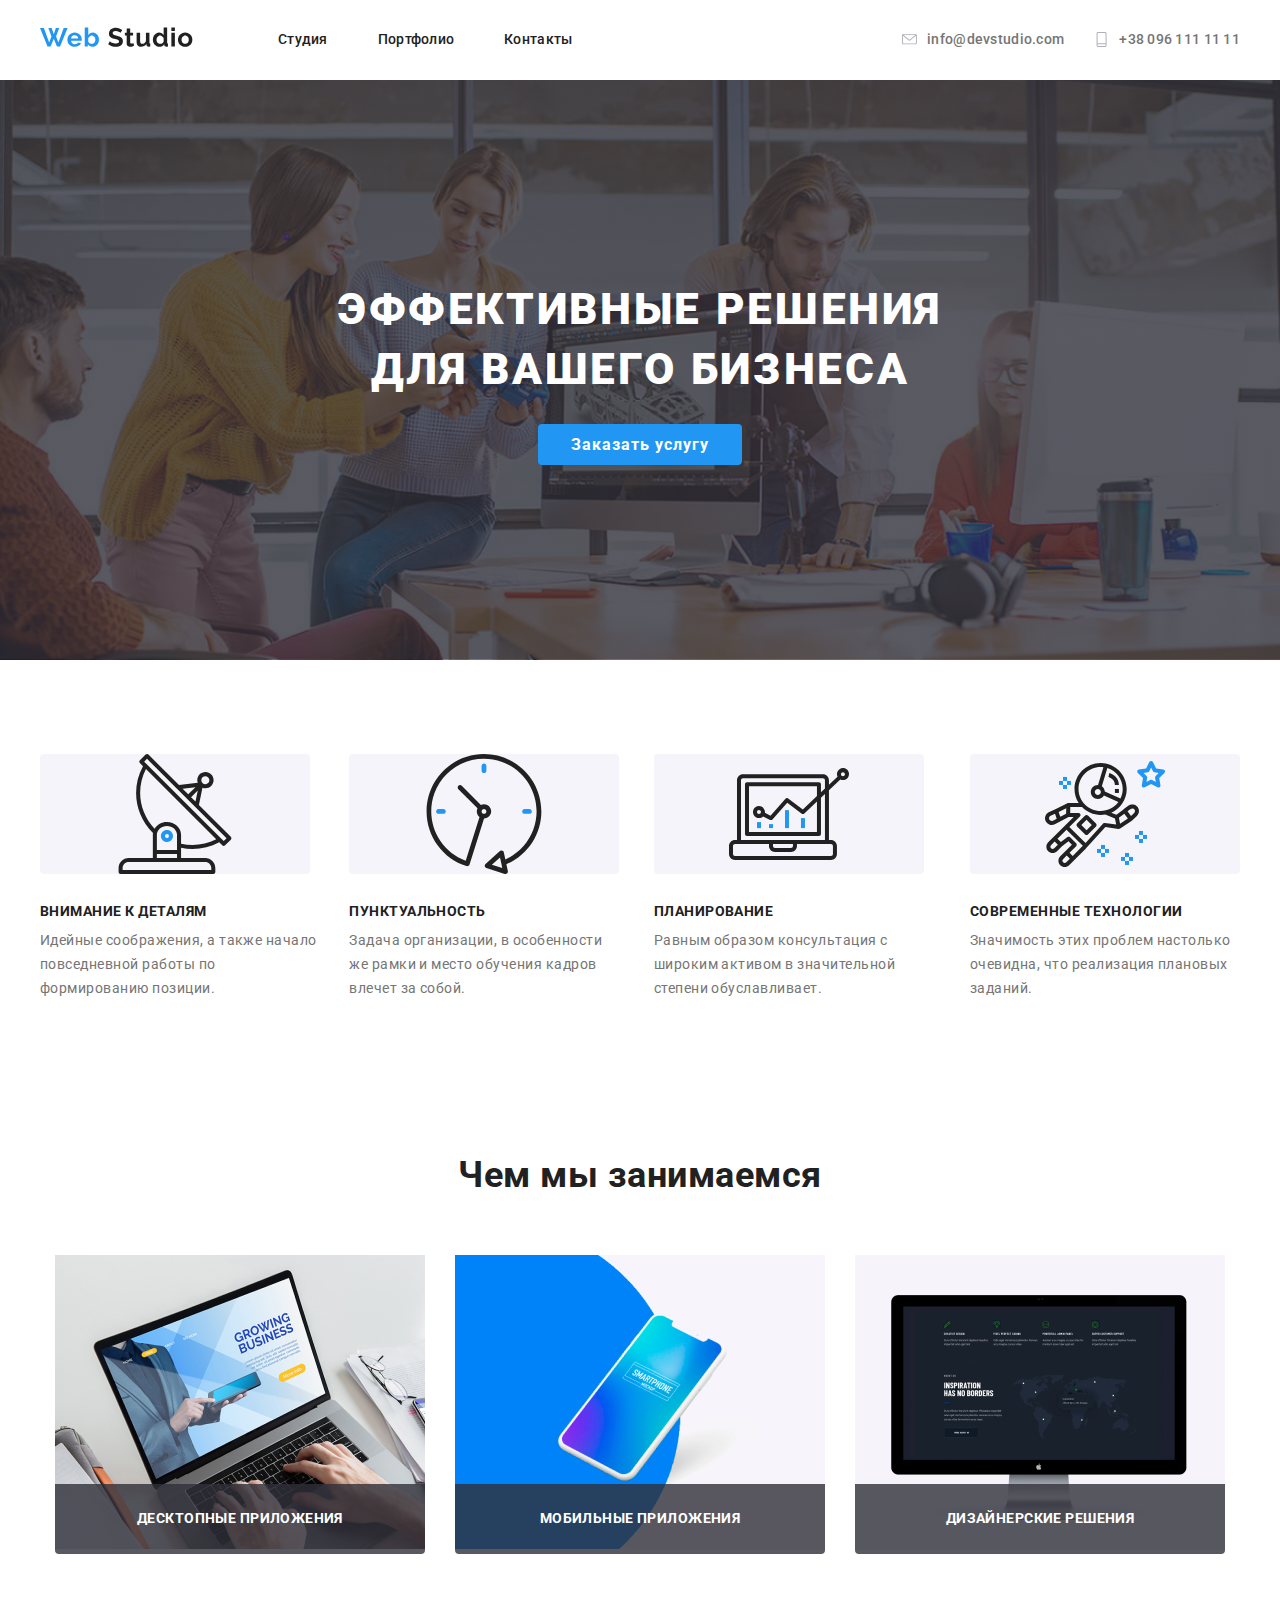
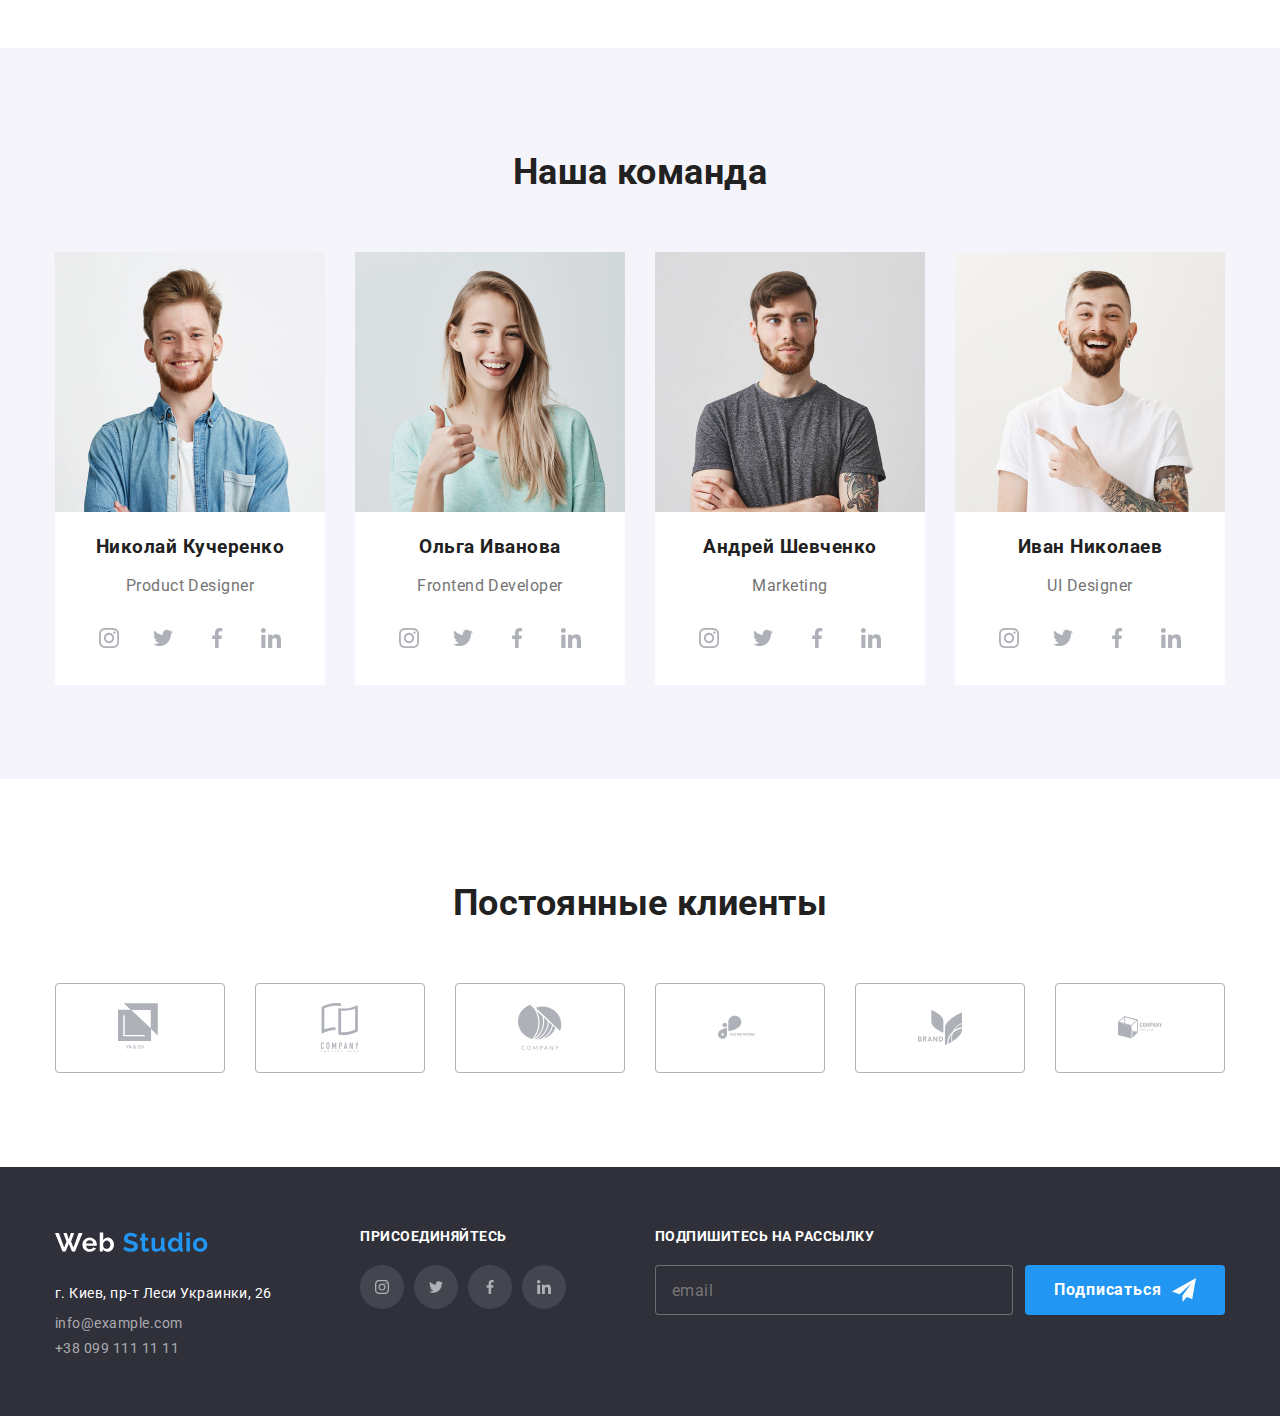
==== commit d91cc712: "добавляет Ховеры в Портфолио" ====
--- a/index.html
+++ b/index.html
@@ -9,8 +9,8 @@
   <meta http-equiv="X-UA-Compatible" content="ie=edge" />
   <link href="https://fonts.googleapis.com/css2?family=Raleway:wght@700&family=Roboto:wght@400;500;700&display=swap"
     rel="stylesheet" />
-  <!-- <link rel="stylesheet"
-        href="https://cdnjs.cloudflare.com/ajax/libs/modern-normalize/0.6.0/modern-normalize.min.css" /> -->
+  <link rel="stylesheet"
+    href="https://cdnjs.cloudflare.com/ajax/libs/modern-normalize/0.6.0/modern-normalize.min.css" />
   <link rel="stylesheet" href="./css/styles.css" />
   <title>Home</title>
 </head>
@@ -47,14 +47,18 @@
         <ul class="contacts-nav">
           <li class="contacts-nav__item">
             <a href="mailto:info@devstudio.com" class="contacts-nav__link">
-              <img src="./img/envelope.svg" alt="" class="contacts-nav__image" />
-              <span>info@devstudio.com</span>
+              <svg class="contacts-nav__icon">
+                <use xlink:href="./img/sprite.svg#icon-envelope"></use>
+              </svg>
+              <span class="contacts-nav__text">info@devstudio.com</span>
             </a>
           </li>
           <li class="contacts-nav__item">
             <a href="tel:380961111111" class="contacts-nav__link">
-              <img src="./img/phone.svg" alt="" class="contacts-nav__image" />
-              <span>+38 096 111 11 11</span>
+              <svg class="contacts-nav__icon">
+                <use xlink:href="./img/sprite.svg#icon-phone"></use>
+              </svg>
+              <span class="contacts-nav__text">+38 096 111 11 11</span>
             </a>
           </li>
         </ul>
--- a/css/styles.css
+++ b/css/styles.css
@@ -196,11 +196,25 @@
   text-decoration: none;
 }
 
+.contacts-nav__icon{
+  width: 15px;
+  height: 15px;
+  padding-right: 10px;
+  fill: var(--color5);
+}
+.contacts-nav__item{
+  padding-left: 30px;
+}
+.contacts-nav__text{
+  font-style: normal;
+  color: #757575;
+  letter-spacing: 0.02em;
+}
+
 .contacts-nav__link:hover,
 .contacts-nav__link:focus {
   color: var(--accent-color);
 }
-
 .container-list {
   display: flex;
   align-items: center;
